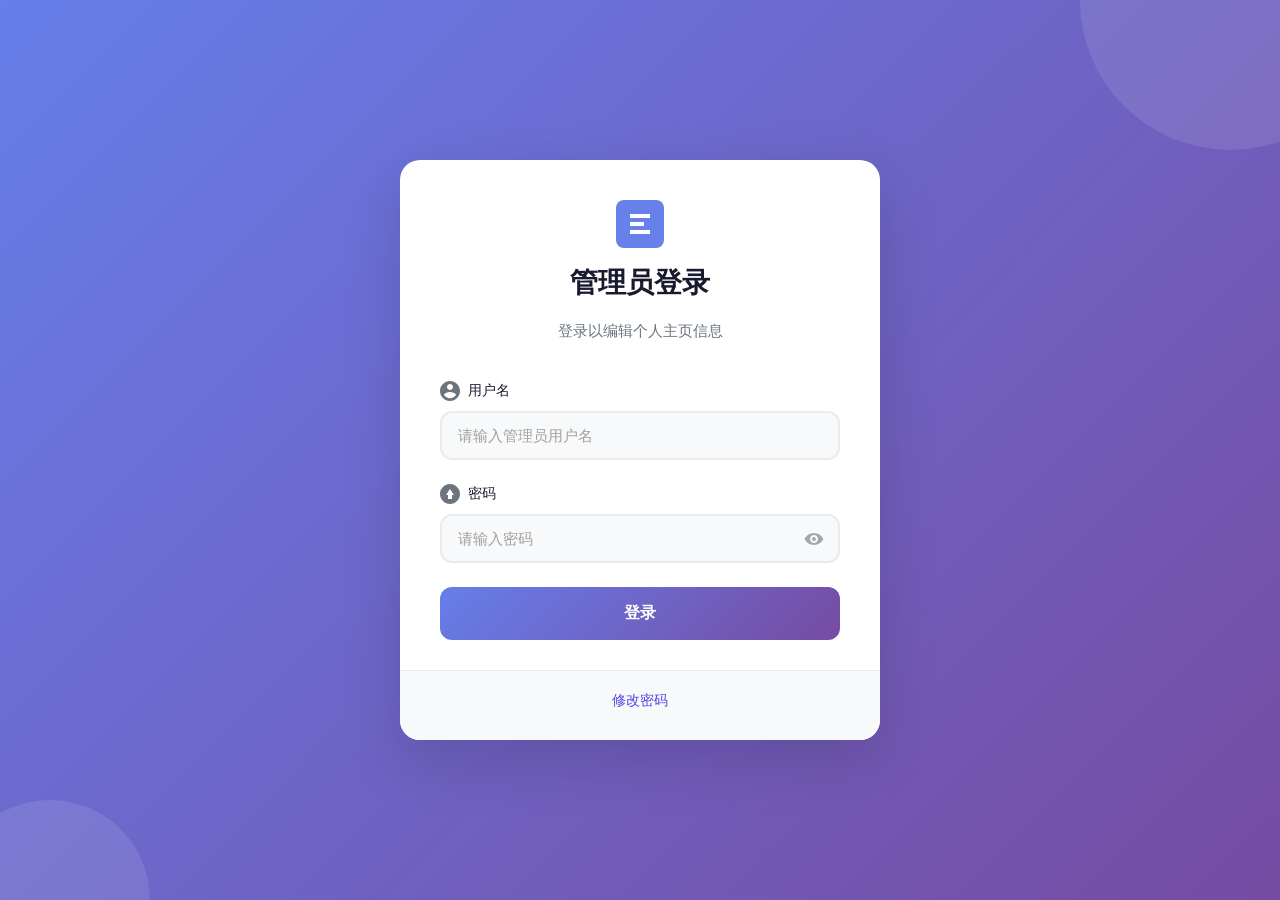
==== static/admin.html @ ce90063e "第一次实验性demo" ====
<!DOCTYPE html>
<html lang="zh-CN">
<head>
    <meta charset="UTF-8">
    <meta name="viewport" content="width=device-width, initial-scale=1.0">
    <title>后台管理 - 个人主页</title>
    <link rel="stylesheet" href="/static/docsy-styles.css">
    <link rel="stylesheet" href="/static/styles.css">
    <style>
        body {
            background: linear-gradient(135deg, #667eea 0%, #764ba2 100%);
            display: flex;
            justify-content: center;
            align-items: center;
            min-height: 100vh;
            padding: 20px;
        }

        .admin-container {
            width: 100%;
            max-width: 480px;
            position: relative;
            z-index: 1;
        }

        .admin-editor-container {
            width: 100%;
            max-width: 700px;
            position: relative;
            z-index: 1;
        }

        .admin-card {
            background: var(--bg-white);
            border-radius: 20px;
            box-shadow: var(--shadow-xl);
            overflow: hidden;
            animation: slideUp 0.5s ease-out;
        }

        .admin-bar {
            display: flex;
            justify-content: space-between;
            align-items: center;
            padding: 1rem 1.5rem;
            background: var(--docsy-bg-secondary);
            border-bottom: 1px solid var(--docsy-border);
            flex-wrap: wrap;
            gap: 0.75rem;
        }

        .admin-bar-user {
            font-weight: 600;
            color: var(--docsy-text-primary);
            font-size: 0.95rem;
        }

        .editor-form {
            padding: 1.5rem;
        }

        .form-row {
            display: grid;
            grid-template-columns: 1fr 1fr;
            gap: 1rem;
            margin-bottom: 1rem;
        }

        .form-row.full {
            grid-template-columns: 1fr;
        }

        .form-field {
            display: flex;
            flex-direction: column;
            gap: 0.35rem;
        }

        .form-field label {
            font-size: 0.85rem;
            font-weight: 500;
            color: var(--docsy-text-primary);
        }

        .form-field input,
        .form-field textarea {
            padding: 0.65rem 0.85rem;
            border: 1px solid var(--docsy-border);
            border-radius: var(--docsy-radius-md);
            font-size: 0.9rem;
            font-family: inherit;
            outline: none;
            transition: border-color 0.2s, box-shadow 0.2s;
            color: var(--docsy-text-primary);
            background: var(--docsy-bg-secondary);
        }

        .form-field input:focus,
        .form-field textarea:focus {
            border-color: var(--docsy-primary);
            box-shadow: 0 0 0 3px rgba(79, 70, 229, 0.1);
            background: var(--docsy-bg-primary);
        }

        .form-field textarea {
            resize: vertical;
            min-height: 100px;
        }

        .btn-row {
            display: flex;
            gap: 0.75rem;
            margin-top: 1.5rem;
            flex-wrap: wrap;
        }

        .password-panel {
            margin-top: 1rem;
            padding: 1rem;
            background: var(--docsy-bg-secondary);
            border-radius: var(--docsy-radius-md);
            border: 1px solid var(--docsy-border);
        }

        .password-panel h4 {
            font-size: 0.95rem;
            font-weight: 600;
            margin-bottom: 0.75rem;
            color: var(--docsy-text-primary);
        }

        .toggle-password-panel {
            color: var(--docsy-primary);
            cursor: pointer;
            font-size: 0.875rem;
            font-weight: 500;
        }

        .toggle-password-panel:hover {
            text-decoration: underline;
        }

        @media (max-width: 520px) {
            .form-row {
                grid-template-columns: 1fr;
            }
        }

        .hidden { display: none !important; }
    </style>
</head>
<body>
    <div class="background-shapes">
        <div class="shape shape-1"></div>
        <div class="shape shape-2"></div>
        <div class="shape shape-3"></div>
    </div>

    <!-- 登录视图 -->
    <div class="admin-container" id="loginView">
        <div class="admin-card">
            <div class="card-header">
                <div class="logo">
                    <div class="logo-icon">
                        <svg width="48" height="48" viewBox="0 0 24 24" fill="none" xmlns="http://www.w3.org/2000/svg">
                            <rect width="24" height="24" rx="4" fill="var(--primary-color)"/>
                            <path d="M7 7h10v2H7V7zm0 4h7v2H7v-2zm0 4h10v2H7v-2z" fill="white"/>
                        </svg>
                    </div>
                    <h1>管理员登录</h1>
                </div>
                <p class="subtitle">登录以编辑个人主页信息</p>
            </div>

            <form id="loginForm" class="login-form">
                <div class="form-group">
                    <label for="loginUsername">
                        <svg width="20" height="20" viewBox="0 0 20 20" fill="none" xmlns="http://www.w3.org/2000/svg">
                            <path d="M10 0C4.48 0 0 4.48 0 10C0 15.52 4.48 20 10 20C15.52 20 20 15.52 20 10C20 4.48 15.52 0 10 0ZM10 3C11.66 3 13 4.34 13 6C13 7.66 11.66 9 10 9C8.34 9 7 7.66 7 6C7 4.34 8.34 3 10 3ZM10 17.2C7.5 17.2 5.29 15.92 4 13.98C4.03 11.99 8 10.9 10 10.9C11.99 10.9 15.97 11.99 16 13.98C14.71 15.92 12.5 17.2 10 17.2Z" fill="#6c757d"/>
                        </svg>
                        用户名
                    </label>
                    <input type="text" id="loginUsername" name="username" placeholder="请输入管理员用户名" required>
                </div>

                <div class="form-group">
                    <label for="loginPassword">
                        <svg width="20" height="20" viewBox="0 0 20 20" fill="none" xmlns="http://www.w3.org/2000/svg">
                            <path d="M10 0C4.48 0 0 4.48 0 10C0 15.52 4.48 20 10 20C15.52 20 20 15.52 20 10C20 4.48 15.52 0 10 0ZM8 15V11H6L10 5L14 11H12V15H8Z" fill="#6c757d"/>
                        </svg>
                        密码
                    </label>
                    <div class="password-input">
                        <input type="password" id="loginPassword" name="password" placeholder="请输入密码" required>
                        <button type="button" class="toggle-password" onclick="togglePassword('loginPassword', this)">
                            <svg width="20" height="20" viewBox="0 0 20 20" fill="none" xmlns="http://www.w3.org/2000/svg">
                                <path d="M10 4C5.58 4 2.01 6.92 0.59 10.01C2.01 13.09 5.58 16 10 16C14.42 16 17.99 13.09 19.41 10.01C17.99 6.92 14.42 4 10 4ZM10 14C7.79 14 6 12.21 6 10C6 7.79 7.79 6 10 6C12.21 6 14 7.79 14 10C14 12.21 12.21 14 10 14ZM10 8C8.9 8 8 8.9 8 10C8 11.1 8.9 12 10 12C11.1 12 12 11.1 12 10C12 8.9 11.1 8 10 8Z" fill="#6c757d"/>
                            </svg>
                        </button>
                    </div>
                </div>

                <button type="submit" class="submit-btn">
                    <span>登录</span>
                </button>

                <div id="loginMessage" class="message"></div>
            </form>

            <div class="card-footer">
                <span class="toggle-password-panel" id="showPasswordPanel">修改密码</span>
                <div class="password-panel hidden" id="passwordPanel">
                    <h4>修改管理员密码</h4>
                    <div class="form-group">
                        <input type="text" id="pwdUsername" placeholder="用户名" style="margin-bottom:8px;">
                        <input type="password" id="pwdOldPassword" placeholder="旧密码" style="margin-bottom:8px;">
                        <input type="password" id="pwdNewPassword" placeholder="新密码（至少8位）">
                    </div>
                    <button class="docsy-btn docsy-btn-secondary" id="updatePasswordBtn" style="width:100%;">确认修改</button>
                    <div id="passwordMessage" class="message"></div>
                </div>
            </div>
        </div>
    </div>

    <!-- 编辑器视图 -->
    <div class="admin-editor-container hidden" id="editorView">
        <div class="admin-card">
            <div class="admin-bar">
                <span class="admin-bar-user" id="adminUsername">管理员</span>
                <button class="docsy-btn docsy-btn-danger" id="logoutBtn">退出登录</button>
            </div>

            <div class="editor-form">
                <div id="editorMessage" class="message"></div>

                <form id="profileForm">
                    <div class="form-row">
                        <div class="form-field">
                            <label for="eName">姓名</label>
                            <input type="text" id="eName">
                        </div>
                        <div class="form-field">
                            <label for="eTitle">头衔/职位</label>
                            <input type="text" id="eTitle">
                        </div>
                    </div>

                    <div class="form-row">
                        <div class="form-field">
                            <label for="eGreeting">Hero 问候语</label>
                            <input type="text" id="eGreeting" placeholder="如：你好，我是">
                        </div>
                        <div class="form-field">
                            <label for="eTagline">Hero 副标题</label>
                            <input type="text" id="eTagline" placeholder="如：欢迎来到我的个人主页">
                        </div>
                    </div>

                    <div class="form-row full">
                        <div class="form-field">
                            <label for="eBio">个人简介</label>
                            <textarea id="eBio" rows="4"></textarea>
                        </div>
                    </div>

                    <div class="form-row">
                        <div class="form-field">
                            <label for="eAvatar">头像 URL</label>
                            <input type="text" id="eAvatar" placeholder="https://...">
                        </div>
                        <div class="form-field">
                            <label for="eEmail">邮箱</label>
                            <input type="email" id="eEmail">
                        </div>
                    </div>

                    <div class="form-row">
                        <div class="form-field">
                            <label for="ePhone">电话</label>
                            <input type="text" id="ePhone">
                        </div>
                        <div class="form-field">
                            <label for="eLocation">所在地</label>
                            <input type="text" id="eLocation">
                        </div>
                    </div>

                    <div class="form-row">
                        <div class="form-field">
                            <label for="eGithub">GitHub URL</label>
                            <input type="text" id="eGithub">
                        </div>
                        <div class="form-field">
                            <label for="eLinkedin">LinkedIn URL</label>
                            <input type="text" id="eLinkedin">
                        </div>
                    </div>

                    <div class="form-row">
                        <div class="form-field">
                            <label for="eWebsite">个人网站 URL</label>
                            <input type="text" id="eWebsite">
                        </div>
                    </div>

                    <div class="btn-row">
                        <button type="submit" class="docsy-btn docsy-btn-primary">保存修改</button>
                        <button type="button" class="docsy-btn docsy-btn-secondary" id="cancelEditBtn">取消</button>
                    </div>
                </form>

                <div class="password-panel" style="margin-top:1.5rem;">
                    <h4>修改密码</h4>
                    <div class="form-row">
                        <div class="form-field">
                            <input type="text" id="ePwdUsername" placeholder="用户名">
                        </div>
                        <div class="form-field">
                            <input type="password" id="ePwdOld" placeholder="旧密码">
                        </div>
                    </div>
                    <div class="form-row">
                        <div class="form-field">
                            <input type="password" id="ePwdNew" placeholder="新密码（至少8位）">
                        </div>
                    </div>
                    <button type="button" class="docsy-btn docsy-btn-secondary" id="editorUpdatePasswordBtn">修改密码</button>
                    <div id="editorPasswordMessage" class="message"></div>
                </div>
            </div>
        </div>
    </div>

    <script src="/static/admin.js"></script>
</body>
</html>
---- static/docsy-styles.css ----
/* Docsy风格的设计系统 */
:root {
    --docsy-primary: #4f46e5;
    --docsy-primary-dark: #4338ca;
    --docsy-secondary: #0ea5e9;
    --docsy-accent: #f59e0b;
    --docsy-success: #10b981;
    --docsy-warning: #f59e0b;
    --docsy-danger: #ef4444;
    --docsy-info: #0ea5e9;

    --docsy-text-primary: #1f2937;
    --docsy-text-secondary: #6b7280;
    --docsy-text-muted: #9ca3af;
    --docsy-text-light: #d1d5db;

    --docsy-bg-primary: #ffffff;
    --docsy-bg-secondary: #f9fafb;
    --docsy-bg-tertiary: #f3f4f6;
    --docsy-bg-dark: #111827;

    --docsy-border: #e5e7eb;
    --docsy-border-light: #f3f4f6;
    --docsy-border-dark: #d1d5db;

    --docsy-shadow-sm: 0 1px 2px 0 rgba(0, 0, 0, 0.05);
    --docsy-shadow: 0 1px 3px 0 rgba(0, 0, 0, 0.1), 0 1px 2px 0 rgba(0, 0, 0, 0.06);
    --docsy-shadow-md: 0 4px 6px -1px rgba(0, 0, 0, 0.1), 0 2px 4px -1px rgba(0, 0, 0, 0.06);
    --docsy-shadow-lg: 0 10px 15px -3px rgba(0, 0, 0, 0.1), 0 4px 6px -2px rgba(0, 0, 0, 0.05);
    --docsy-shadow-xl: 0 20px 25px -5px rgba(0, 0, 0, 0.1), 0 10px 10px -5px rgba(0, 0, 0, 0.04);

    --docsy-radius-sm: 0.25rem;
    --docsy-radius: 0.375rem;
    --docsy-radius-md: 0.5rem;
    --docsy-radius-lg: 0.75rem;
    --docsy-radius-xl: 1rem;

    --docsy-font-sans: 'Inter', system-ui, -apple-system, sans-serif;
    --docsy-font-mono: 'Fira Code', 'Roboto Mono', monospace;
}

/* Docsy风格的导航栏 */
.docsy-navbar {
    background: var(--docsy-bg-primary);
    border-bottom: 1px solid var(--docsy-border);
    padding: 1rem 2rem;
    display: flex;
    justify-content: space-between;
    align-items: center;
    box-shadow: var(--docsy-shadow-sm);
}

.docsy-nav-brand {
    display: flex;
    align-items: center;
    gap: 1rem;
}

.docsy-nav-brand h1 {
    font-size: 1.5rem;
    font-weight: 700;
    color: var(--docsy-text-primary);
    margin: 0;
}

.docsy-nav-links {
    display: flex;
    gap: 2rem;
    align-items: center;
}

.docsy-nav-link {
    color: var(--docsy-text-secondary);
    text-decoration: none;
    font-weight: 500;
    transition: color 0.2s;
}

.docsy-nav-link:hover {
    color: var(--docsy-primary);
}

.docsy-nav-link.active {
    color: var(--docsy-primary);
}

/* Docsy风格的按钮 */
.docsy-btn {
    display: inline-flex;
    align-items: center;
    gap: 0.5rem;
    padding: 0.75rem 1.5rem;
    border-radius: var(--docsy-radius-md);
    font-weight: 500;
    font-size: 0.875rem;
    text-decoration: none;
    transition: all 0.2s;
    border: none;
    cursor: pointer;
}

.docsy-btn-primary {
    background: var(--docsy-primary);
    color: white;
}

.docsy-btn-primary:hover {
    background: var(--docsy-primary-dark);
    transform: translateY(-1px);
    box-shadow: var(--docsy-shadow-md);
}

.docsy-btn-secondary {
    background: white;
    color: var(--docsy-text-primary);
    border: 1px solid var(--docsy-border);
}

.docsy-btn-secondary:hover {
    background: var(--docsy-bg-secondary);
    border-color: var(--docsy-border-dark);
}

.docsy-btn-danger {
    background: var(--docsy-danger);
    color: white;
}

.docsy-btn-danger:hover {
    background: #dc2626;
    transform: translateY(-1px);
    box-shadow: var(--docsy-shadow-md);
}

/* Docsy风格的卡片 */
.docsy-card {
    background: var(--docsy-bg-primary);
    border: 1px solid var(--docsy-border);
    border-radius: var(--docsy-radius-lg);
    padding: 1.5rem;
    transition: all 0.2s;
}

.docsy-card:hover {
    box-shadow: var(--docsy-shadow-lg);
    transform: translateY(-2px);
    border-color: var(--docsy-border-dark);
}

.docsy-card-header {
    display: flex;
    align-items: center;
    gap: 1rem;
    margin-bottom: 1rem;
}

.docsy-card-icon {
    width: 48px;
    height: 48px;
    border-radius: var(--docsy-radius-md);
    display: flex;
    align-items: center;
    justify-content: center;
    background: var(--docsy-bg-secondary);
    color: var(--docsy-primary);
}

.docsy-card-title {
    font-size: 1.25rem;
    font-weight: 600;
    color: var(--docsy-text-primary);
    margin: 0;
}

.docsy-card-content {
    color: var(--docsy-text-secondary);
    line-height: 1.6;
}

/* Docsy风格的徽章 */
.docsy-badge {
    display: inline-flex;
    align-items: center;
    padding: 0.25rem 0.75rem;
    border-radius: 9999px;
    font-size: 0.75rem;
    font-weight: 500;
}

.docsy-badge-primary {
    background: rgba(79, 70, 229, 0.1);
    color: var(--docsy-primary);
}

.docsy-badge-success {
    background: rgba(16, 185, 129, 0.1);
    color: var(--docsy-success);
}

.docsy-badge-warning {
    background: rgba(245, 158, 11, 0.1);
    color: var(--docsy-warning);
}

.docsy-badge-danger {
    background: rgba(239, 68, 68, 0.1);
    color: var(--docsy-danger);
}

/* Docsy风格的表格 */
.docsy-table {
    width: 100%;
    border-collapse: collapse;
    background: var(--docsy-bg-primary);
    border-radius: var(--docsy-radius-lg);
    overflow: hidden;
    box-shadow: var(--docsy-shadow);
}

.docsy-table th,
.docsy-table td {
    padding: 1rem;
    text-align: left;
    border-bottom: 1px solid var(--docsy-border);
}

.docsy-table th {
    background: var(--docsy-bg-secondary);
    font-weight: 600;
    color: var(--docsy-text-primary);
}

.docsy-table tbody tr:hover {
    background: var(--docsy-bg-secondary);
}

.docsy-table tbody tr:last-child td {
    border-bottom: none;
}

/* Docsy风格的提示框 */
.docsy-alert {
    padding: 1rem 1.5rem;
    border-radius: var(--docsy-radius-md);
    margin-bottom: 1rem;
    border-left: 4px solid;
}

.docsy-alert-info {
    background: rgba(14, 165, 233, 0.1);
    border-color: var(--docsy-info);
    color: var(--docsy-info);
}

.docsy-alert-success {
    background: rgba(16, 185, 129, 0.1);
    border-color: var(--docsy-success);
    color: var(--docsy-success);
}

.docsy-alert-warning {
    background: rgba(245, 158, 11, 0.1);
    border-color: var(--docsy-warning);
    color: var(--docsy-warning);
}

.docsy-alert-danger {
    background: rgba(239, 68, 68, 0.1);
    border-color: var(--docsy-danger);
    color: var(--docsy-danger);
}

/* Docsy风格的输入框 */
.docsy-input {
    width: 100%;
    padding: 0.75rem 1rem;
    border: 1px solid var(--docsy-border);
    border-radius: var(--docsy-radius-md);
    font-size: 0.875rem;
    transition: all 0.2s;
    background: var(--docsy-bg-primary);
    color: var(--docsy-text-primary);
}

.docsy-input:focus {
    outline: none;
    border-color: var(--docsy-primary);
    box-shadow: 0 0 0 3px rgba(79, 70, 229, 0.1);
}

.docsy-input::placeholder {
    color: var(--docsy-text-muted);
}

/* Docsy风格的进度条 */
.docsy-progress {
    width: 100%;
    height: 0.5rem;
    background: var(--docsy-bg-tertiary);
    border-radius: 9999px;
    overflow: hidden;
}

.docsy-progress-bar {
    height: 100%;
    background: var(--docsy-primary);
    border-radius: 9999px;
    transition: width 0.3s ease;
}

/* 响应式设计 */
@media (max-width: 768px) {
    .docsy-navbar {
        flex-direction: column;
        gap: 1rem;
        padding: 1rem;
    }

    .docsy-nav-links {
        flex-wrap: wrap;
        justify-content: center;
        gap: 1rem;
    }

    .docsy-card-header {
        flex-direction: column;
        text-align: center;
    }
}
---- static/styles.css ----
* {
    margin: 0;
    padding: 0;
    box-sizing: border-box;
}

:root {
    --primary-gradient: linear-gradient(135deg, #667eea 0%, #764ba2 100%);
    --primary-color: #6880e9;
    --primary-dark: #764ba2;
    --text-primary: #1a1a2e;
    --text-secondary: #6c757d;
    --text-light: #a0a0a0;
    --bg-white: #ffffff;
    --bg-light: #f8f9fa;
    --border-color: #e9ecef;
    --success-color: #10b981;
    --error-color: #ef4444;
    --shadow-sm: 0 2px 4px rgba(0, 0, 0, 0.05);
    --shadow-md: 0 4px 6px rgba(0, 0, 0, 0.07);
    --shadow-lg: 0 10px 40px rgba(0, 0, 0, 0.1);
    --shadow-xl: 0 20px 60px rgba(0, 0, 0, 0.15);
}

body {
    font-family: 'Inter', -apple-system, BlinkMacSystemFont, 'Segoe UI', 'Roboto', sans-serif;
    min-height: 100vh;
    position: relative;
    overflow-x: hidden;
    color: var(--text-primary);
    background: var(--bg-white);
}

/* 背景装饰形状 */
.background-shapes {
    position: fixed;
    top: 0;
    left: 0;
    width: 100%;
    height: 100%;
    overflow: hidden;
    z-index: 0;
}

.shape {
    position: absolute;
    border-radius: 50%;
    opacity: 0.1;
    animation: float 20s infinite ease-in-out;
}

.shape-1 {
    width: 300px;
    height: 300px;
    background: white;
    top: -150px;
    right: -100px;
    animation-delay: 0s;
}

.shape-2 {
    width: 200px;
    height: 200px;
    background: white;
    bottom: -100px;
    left: -50px;
    animation-delay: 5s;
}

.shape-3 {
    width: 150px;
    height: 150px;
    background: white;
    top: 50%;
    left: 50%;
    animation-delay: 10s;
}

@keyframes float {
    0%, 100% {
        transform: translateY(0) rotate(0deg);
    }
    50% {
        transform: translateY(-20px) rotate(180deg);
    }
}

.container {
    width: 100%;
    max-width: 480px;
    position: relative;
    z-index: 1;
}

/* 登录卡片 */
.login-card,
.register-card {
    background: var(--bg-white);
    border-radius: 20px;
    box-shadow: var(--shadow-xl);
    overflow: hidden;
    animation: slideUp 0.6s ease-out;
}

@keyframes slideUp {
    from {
        opacity: 0;
        transform: translateY(30px);
    }
    to {
        opacity: 1;
        transform: translateY(0);
    }
}

.card-header {
    padding: 40px 40px 20px;
    text-align: center;
}

.logo {
    margin-bottom: 20px;
}

.logo-icon {
    display: inline-flex;
    justify-content: center;
    align-items: center;
    margin-bottom: 16px;
    animation: pulse 2s infinite;
}

@keyframes pulse {
    0%, 100% {
        transform: scale(1);
    }
    50% {
        transform: scale(1.05);
    }
}

.logo h1 {
    font-size: 28px;
    font-weight: 700;
    color: var(--text-primary);
    margin: 0;
}

.subtitle {
    color: var(--text-secondary);
    font-size: 15px;
    font-weight: 400;
    margin: 8px 0 0;
}

/* 表单样式 */
.login-form,
.register-form {
    padding: 20px 40px 30px;
}

.form-group {
    margin-bottom: 24px;
}

.form-group label {
    display: flex;
    align-items: center;
    gap: 8px;
    margin-bottom: 10px;
    color: var(--text-primary);
    font-weight: 500;
    font-size: 14px;
}

.form-group label svg {
    width: 20px;
    height: 20px;
}

.form-group input {
    width: 100%;
    padding: 14px 16px;
    border: 2px solid var(--border-color);
    border-radius: 12px;
    font-size: 15px;
    transition: all 0.3s ease;
    outline: none;
    background: var(--bg-light);
    color: var(--text-primary);
}

.form-group input:focus {
    border-color: var(--primary-color);
    background: var(--bg-white);
    box-shadow: 0 0 0 4px rgba(102, 126, 234, 0.1);
}

.form-group input::placeholder {
    color: var(--text-light);
}

.password-input {
    position: relative;
}

.password-input input {
    padding-right: 50px;
}

.toggle-password {
    position: absolute;
    right: 12px;
    top: 50%;
    transform: translateY(-50%);
    background: none;
    border: none;
    cursor: pointer;
    padding: 4px;
    display: flex;
    align-items: center;
    justify-content: center;
    border-radius: 8px;
    transition: background 0.2s ease;
}

.toggle-password:hover {
    background: rgba(102, 126, 234, 0.1);
}

.toggle-password svg {
    width: 20px;
    height: 20px;
    opacity: 0.6;
    transition: opacity 0.2s ease;
}

.toggle-password:hover svg {
    opacity: 1;
}

.password-hint {
    display: block;
    margin-top: 8px;
    color: var(--text-secondary);
    font-size: 13px;
    font-weight: 400;
}

/* 表单选项 */
.form-options {
    display: flex;
    justify-content: space-between;
    align-items: center;
    margin-bottom: 24px;
    flex-wrap: wrap;
    gap: 12px;
}

.checkbox-label {
    display: flex;
    align-items: flex-start;
    gap: 8px;
    cursor: pointer;
    font-size: 14px;
    color: var(--text-secondary);
    user-select: none;
}

.checkbox-label input[type="checkbox"] {
    width: 18px;
    height: 18px;
    margin-top: 2px;
    accent-color: var(--primary-color);
    cursor: pointer;
}

.checkbox-label span {
    line-height: 1.5;
}

.terms-link {
    color: var(--primary-color);
    text-decoration: none;
    font-weight: 500;
    transition: color 0.2s ease;
}

.terms-link:hover {
    color: var(--primary-dark);
    text-decoration: underline;
}

.forgot-password {
    color: var(--primary-color);
    text-decoration: none;
    font-size: 14px;
    font-weight: 500;
    transition: color 0.2s ease;
}

.forgot-password:hover {
    color: var(--primary-dark);
    text-decoration: underline;
}

/* 提交按钮 */
.submit-btn {
    width: 100%;
    padding: 16px;
    background: var(--primary-gradient);
    color: white;
    border: none;
    border-radius: 12px;
    font-size: 16px;
    font-weight: 600;
    cursor: pointer;
    transition: all 0.3s ease;
    display: flex;
    align-items: center;
    justify-content: center;
    gap: 8px;
    position: relative;
    overflow: hidden;
}

.submit-btn::before {
    content: '';
    position: absolute;
    top: 50%;
    left: 50%;
    width: 0;
    height: 0;
    border-radius: 50%;
    background: rgba(255, 255, 255, 0.2);
    transform: translate(-50%, -50%);
    transition: width 0.6s ease, height 0.6s ease;
}

.submit-btn:hover::before {
    width: 300px;
    height: 300px;
}

.submit-btn:hover {
    transform: translateY(-2px);
    box-shadow: 0 8px 20px rgba(102, 126, 234, 0.4);
}

.submit-btn:active {
    transform: translateY(0);
}

.submit-btn:disabled {
    opacity: 0.6;
    cursor: not-allowed;
    transform: none;
}

/* 消息提示 */
.message {
    text-align: center;
    margin-top: 20px;
    padding: 14px;
    border-radius: 10px;
    font-size: 14px;
    display: none;
    animation: fadeIn 0.3s ease;
}

@keyframes fadeIn {
    from {
        opacity: 0;
        transform: translateY(-10px);
    }
    to {
        opacity: 1;
        transform: translateY(0);
    }
}

.message.success {
    background: #d1fae5;
    color: #065f46;
    display: block;
    border: 1px solid #10b981;
}

.message.error {
    background: #fee2e2;
    color: #991b1b;
    display: block;
    border: 1px solid #ef4444;
}

/* 卡片底部 */
.card-footer {
    padding: 20px 40px 30px;
    text-align: center;
    border-top: 1px solid var(--border-color);
    background: var(--bg-light);
}

.card-footer p {
    color: var(--text-secondary);
    font-size: 14px;
    margin-bottom: 4px;
}

.register-link,
.login-link {
    color: var(--primary-color);
    text-decoration: none;
    font-weight: 600;
    font-size: 15px;
    transition: all 0.2s ease;
    display: inline-block;
}

.register-link:hover,
.login-link:hover {
    color: var(--primary-dark);
    transform: translateY(-1px);
}

/* 响应式设计 */
@media (max-width: 520px) {
    .login-card,
    .register-card {
        border-radius: 16px;
    }

    .card-header {
        padding: 30px 24px 16px;
    }

    .login-form,
    .register-form {
        padding: 16px 24px 24px;
    }

    .card-footer {
        padding: 16px 24px 24px;
    }

    .logo h1 {
        font-size: 24px;
    }

    .subtitle {
        font-size: 14px;
    }

    .form-group input {
        padding: 12px 14px;
        font-size: 14px;
    }

    .submit-btn {
        padding: 14px;
        font-size: 15px;
    }

    .form-options {
        flex-direction: column;
        align-items: flex-start;
    }

    .checkbox-label {
        font-size: 13px;
    }
}

@media (max-width: 380px) {
    body {
        padding: 12px;
    }

    .card-header {
        padding: 24px 20px 12px;
    }

    .login-form,
    .register-form {
        padding: 12px 20px 20px;
    }

    .card-footer {
        padding: 12px 20px 20px;
    }
}

/* 加载状态 */
.loading {
    position: relative;
    pointer-events: none;
}

.loading::after {
    content: '';
    position: absolute;
    top: 50%;
    left: 50%;
    width: 20px;
    height: 20px;
    margin: -10px 0 0 -10px;
    border: 2px solid transparent;
    border-top-color: white;
    border-radius: 50%;
    animation: spin 0.8s linear infinite;
}

@keyframes spin {
    to {
        transform: rotate(360deg);
    }
}

/* 深色模式支持 */
@media (prefers-color-scheme: dark) {
    :root {
        --text-primary: #ffffff;
        --text-secondary: #a0a0a0;
        --text-light: #6c757d;
        --bg-white: #1a1a2e;
        --bg-light: #16213e;
        --border-color: #2d3748;
    }

    .form-group input {
        color: var(--text-primary);
    }

    .form-group input::placeholder {
        color: var(--text-light);
    }
}
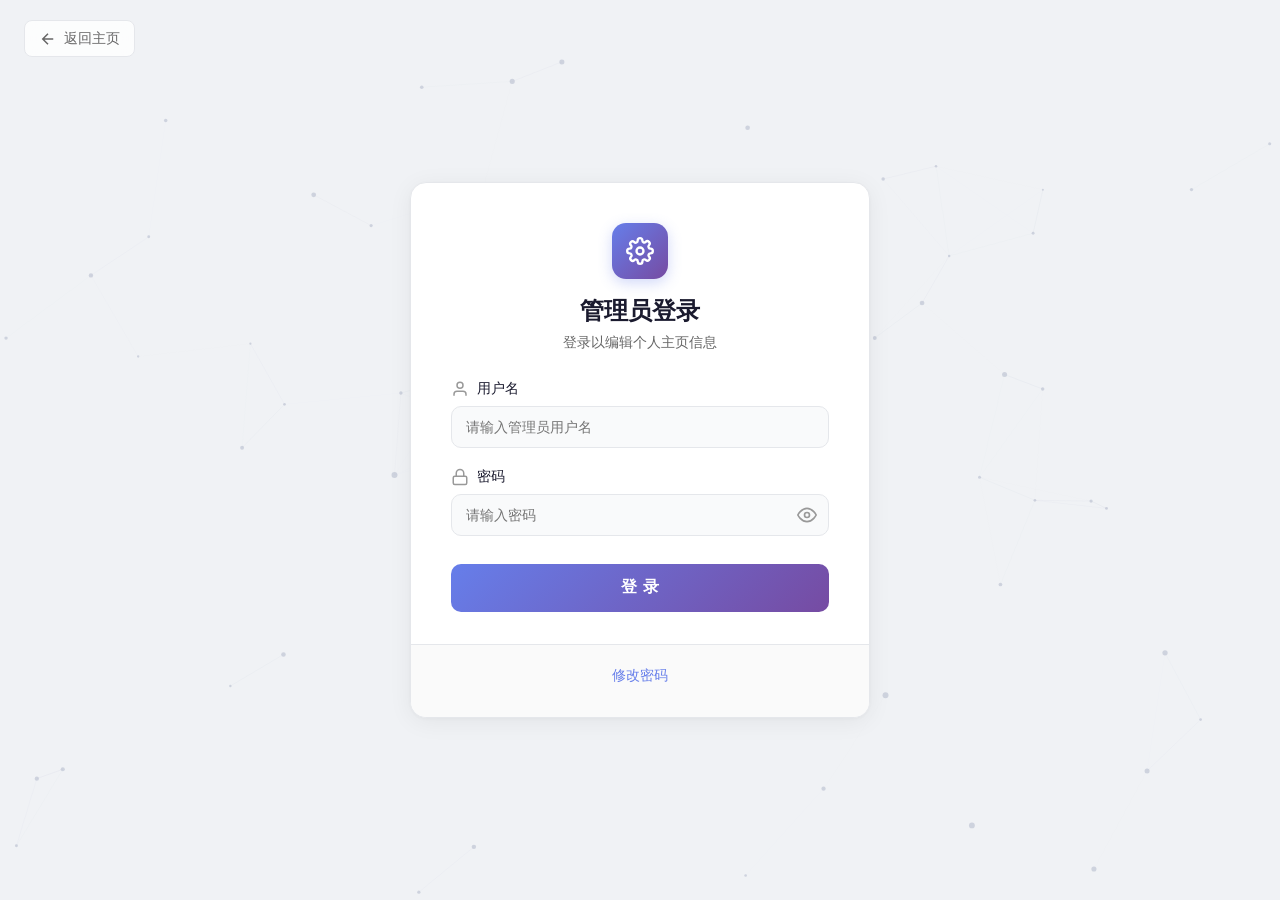
==== commit 06a1ba9d: "第二次更新，新增了侧边导航栏与相册系统，优化了网页视觉效果 Co-Authored-By: Claude Opus 4.7 <noreply@anthropic.com>" ====
--- a/static/admin.html
+++ b/static/admin.html
@@ -4,59 +4,320 @@
     <meta charset="UTF-8">
     <meta name="viewport" content="width=device-width, initial-scale=1.0">
     <title>后台管理 - 个人主页</title>
-    <link rel="stylesheet" href="/static/docsy-styles.css">
-    <link rel="stylesheet" href="/static/styles.css">
+    <link rel="stylesheet" href="/static/css/docsy-styles.css">
+    <link rel="preconnect" href="https://fonts.googleapis.com">
+    <link rel="preconnect" href="https://fonts.gstatic.com" crossorigin>
+    <link href="https://fonts.googleapis.com/css2?family=Inter:wght@300;400;500;600;700;800&display=swap" rel="stylesheet">
     <style>
+        :root {
+            --primary: #667eea;
+            --primary-dark: #5a6fd6;
+            --text: #1a1a2e;
+            --text-secondary: #666;
+            --bg: #f0f2f5;
+            --card-bg: #fff;
+            --border: #e5e7eb;
+        }
+
+        * { margin: 0; padding: 0; box-sizing: border-box; }
+
         body {
-            background: linear-gradient(135deg, #667eea 0%, #764ba2 100%);
+            font-family: 'Inter', system-ui, -apple-system, sans-serif;
+            background: var(--bg);
+            min-height: 100vh;
             display: flex;
             justify-content: center;
             align-items: center;
-            min-height: 100vh;
             padding: 20px;
+            color: var(--text);
+        }
+
+        #particleCanvas {
+            position: fixed;
+            inset: 0;
+            z-index: 0;
+            pointer-events: none;
+        }
+
+        .back-home {
+            position: fixed;
+            top: 20px;
+            left: 24px;
+            z-index: 10;
+            display: flex;
+            align-items: center;
+            gap: 0.4rem;
+            color: #666;
+            text-decoration: none;
+            font-size: 0.9rem;
+            font-weight: 500;
+            padding: 0.5rem 0.9rem;
+            border-radius: 8px;
+            background: rgba(255,255,255,0.8);
+            backdrop-filter: blur(10px);
+            border: 1px solid #e5e7eb;
+            transition: all 0.2s;
+        }
+
+        .back-home:hover {
+            color: var(--primary);
+            border-color: var(--primary);
+        }
+
+        .admin-wrapper {
+            position: relative;
+            z-index: 1;
+            width: 100%;
         }
 
         .admin-container {
             width: 100%;
-            max-width: 480px;
-            position: relative;
-            z-index: 1;
+            max-width: 460px;
+            margin: 0 auto;
         }
 
         .admin-editor-container {
             width: 100%;
-            max-width: 700px;
-            position: relative;
-            z-index: 1;
-        }
-
+            max-width: 720px;
+            margin: 0 auto;
+        }
+
+        /* 卡片 */
         .admin-card {
-            background: var(--bg-white);
-            border-radius: 20px;
-            box-shadow: var(--shadow-xl);
+            background: var(--card-bg);
+            border-radius: 16px;
+            box-shadow: 0 4px 24px rgba(0,0,0,0.06), 0 1px 4px rgba(0,0,0,0.04);
             overflow: hidden;
             animation: slideUp 0.5s ease-out;
-        }
-
+            border: 1px solid var(--border);
+        }
+
+        @keyframes slideUp {
+            from { opacity: 0; transform: translateY(24px); }
+            to { opacity: 1; transform: translateY(0); }
+        }
+
+        .card-header {
+            padding: 2.5rem 2.5rem 1.25rem;
+            text-align: center;
+        }
+
+        .card-header .logo-icon {
+            display: inline-flex;
+            align-items: center;
+            justify-content: center;
+            width: 56px;
+            height: 56px;
+            border-radius: 14px;
+            background: linear-gradient(135deg, #667eea, #764ba2);
+            margin-bottom: 1rem;
+            box-shadow: 0 4px 14px rgba(102,126,234,0.3);
+        }
+
+        .card-header h1 {
+            font-size: 1.5rem;
+            font-weight: 700;
+            color: var(--text);
+            margin-bottom: 0.35rem;
+        }
+
+        .card-header .subtitle {
+            color: var(--text-secondary);
+            font-size: 0.9rem;
+        }
+
+        /* 表单 */
+        .login-form {
+            padding: 0.5rem 2.5rem 2rem;
+        }
+
+        .form-group {
+            margin-bottom: 1.25rem;
+        }
+
+        .form-group label {
+            display: flex;
+            align-items: center;
+            gap: 0.5rem;
+            margin-bottom: 0.5rem;
+            color: var(--text);
+            font-weight: 500;
+            font-size: 0.85rem;
+        }
+
+        .form-group label svg {
+            width: 18px;
+            height: 18px;
+            color: #999;
+        }
+
+        .form-group input {
+            width: 100%;
+            padding: 0.75rem 0.9rem;
+            border: 1.5px solid var(--border);
+            border-radius: 10px;
+            font-size: 0.9rem;
+            font-family: inherit;
+            outline: none;
+            transition: all 0.2s;
+            background: #f9fafb;
+            color: var(--text);
+        }
+
+        .form-group input:focus {
+            border-color: var(--primary);
+            background: #fff;
+            box-shadow: 0 0 0 3px rgba(102,126,234,0.08);
+        }
+
+        .password-input {
+            position: relative;
+        }
+
+        .password-input input {
+            padding-right: 44px;
+        }
+
+        .toggle-password {
+            position: absolute;
+            right: 8px;
+            top: 50%;
+            transform: translateY(-50%);
+            background: none;
+            border: none;
+            cursor: pointer;
+            padding: 4px;
+            display: flex;
+            align-items: center;
+            border-radius: 6px;
+            color: #999;
+        }
+
+        .toggle-password:hover {
+            background: #f3f4f6;
+            color: #555;
+        }
+
+        .submit-btn {
+            width: 100%;
+            padding: 0.85rem;
+            background: linear-gradient(135deg, #667eea, #764ba2);
+            color: #fff;
+            border: none;
+            border-radius: 10px;
+            font-size: 1rem;
+            font-weight: 600;
+            cursor: pointer;
+            transition: all 0.3s ease;
+            font-family: inherit;
+            margin-top: 0.5rem;
+        }
+
+        .submit-btn:hover {
+            transform: translateY(-1px);
+            box-shadow: 0 6px 20px rgba(102,126,234,0.35);
+        }
+
+        .submit-btn:active { transform: translateY(0); }
+
+        .message {
+            text-align: center;
+            margin-top: 1rem;
+            padding: 0.75rem 1rem;
+            border-radius: 8px;
+            font-size: 0.85rem;
+            display: none;
+            animation: fadeIn 0.3s ease;
+        }
+
+        @keyframes fadeIn {
+            from { opacity: 0; transform: translateY(-6px); }
+            to { opacity: 1; transform: translateY(0); }
+        }
+
+        .message.success {
+            display: block;
+            background: #ecfdf5;
+            color: #065f46;
+            border: 1px solid #a7f3d0;
+        }
+
+        .message.error {
+            display: block;
+            background: #fef2f2;
+            color: #991b1b;
+            border: 1px solid #fecaca;
+        }
+
+        .card-footer {
+            padding: 1.25rem 2.5rem 2rem;
+            text-align: center;
+            border-top: 1px solid var(--border);
+            background: #fafafa;
+        }
+
+        .toggle-password-panel {
+            color: var(--primary);
+            cursor: pointer;
+            font-size: 0.85rem;
+            font-weight: 500;
+        }
+
+        .toggle-password-panel:hover { text-decoration: underline; }
+
+        .password-panel {
+            margin-top: 0.75rem;
+            padding: 1rem;
+            background: #f9fafb;
+            border-radius: 10px;
+            border: 1px solid var(--border);
+            text-align: left;
+        }
+
+        .password-panel h4 {
+            font-size: 0.9rem;
+            font-weight: 600;
+            margin-bottom: 0.75rem;
+            color: var(--text);
+        }
+
+        .password-panel input {
+            display: block;
+            width: 100%;
+            margin-bottom: 0.5rem;
+        }
+
+        /* 编辑器视图 */
         .admin-bar {
             display: flex;
             justify-content: space-between;
             align-items: center;
             padding: 1rem 1.5rem;
-            background: var(--docsy-bg-secondary);
-            border-bottom: 1px solid var(--docsy-border);
+            background: #fafafa;
+            border-bottom: 1px solid var(--border);
             flex-wrap: wrap;
             gap: 0.75rem;
         }
 
         .admin-bar-user {
             font-weight: 600;
-            color: var(--docsy-text-primary);
+            color: var(--text);
             font-size: 0.95rem;
+            display: flex;
+            align-items: center;
+            gap: 0.5rem;
+        }
+
+        .admin-bar-user::before {
+            content: '';
+            width: 8px;
+            height: 8px;
+            border-radius: 50%;
+            background: #10b981;
         }
 
         .editor-form {
-            padding: 1.5rem;
+            padding: 1.75rem;
         }
 
         .form-row {
@@ -73,33 +334,33 @@
         .form-field {
             display: flex;
             flex-direction: column;
-            gap: 0.35rem;
+            gap: 0.3rem;
         }
 
         .form-field label {
-            font-size: 0.85rem;
+            font-size: 0.82rem;
             font-weight: 500;
-            color: var(--docsy-text-primary);
+            color: var(--text);
         }
 
         .form-field input,
         .form-field textarea {
-            padding: 0.65rem 0.85rem;
-            border: 1px solid var(--docsy-border);
-            border-radius: var(--docsy-radius-md);
-            font-size: 0.9rem;
+            padding: 0.65rem 0.8rem;
+            border: 1.5px solid var(--border);
+            border-radius: 8px;
+            font-size: 0.88rem;
             font-family: inherit;
             outline: none;
-            transition: border-color 0.2s, box-shadow 0.2s;
-            color: var(--docsy-text-primary);
-            background: var(--docsy-bg-secondary);
+            transition: all 0.2s;
+            background: #f9fafb;
+            color: var(--text);
         }
 
         .form-field input:focus,
         .form-field textarea:focus {
-            border-color: var(--docsy-primary);
-            box-shadow: 0 0 0 3px rgba(79, 70, 229, 0.1);
-            background: var(--docsy-bg-primary);
+            border-color: var(--primary);
+            box-shadow: 0 0 0 3px rgba(102,126,234,0.08);
+            background: #fff;
         }
 
         .form-field textarea {
@@ -114,224 +375,260 @@
             flex-wrap: wrap;
         }
 
-        .password-panel {
-            margin-top: 1rem;
-            padding: 1rem;
-            background: var(--docsy-bg-secondary);
-            border-radius: var(--docsy-radius-md);
-            border: 1px solid var(--docsy-border);
-        }
-
-        .password-panel h4 {
-            font-size: 0.95rem;
-            font-weight: 600;
-            margin-bottom: 0.75rem;
-            color: var(--docsy-text-primary);
-        }
-
-        .toggle-password-panel {
-            color: var(--docsy-primary);
-            cursor: pointer;
-            font-size: 0.875rem;
-            font-weight: 500;
-        }
-
-        .toggle-password-panel:hover {
-            text-decoration: underline;
-        }
+        .hidden { display: none !important; }
 
         @media (max-width: 520px) {
-            .form-row {
-                grid-template-columns: 1fr;
-            }
-        }
-
-        .hidden { display: none !important; }
+            .form-row { grid-template-columns: 1fr; }
+            .card-header { padding: 2rem 1.5rem 1rem; }
+            .login-form { padding: 0.5rem 1.5rem 1.5rem; }
+            .card-footer { padding: 1rem 1.5rem 1.5rem; }
+            .editor-form { padding: 1.25rem; }
+        }
     </style>
 </head>
 <body>
-    <div class="background-shapes">
-        <div class="shape shape-1"></div>
-        <div class="shape shape-2"></div>
-        <div class="shape shape-3"></div>
-    </div>
-
-    <!-- 登录视图 -->
-    <div class="admin-container" id="loginView">
-        <div class="admin-card">
-            <div class="card-header">
-                <div class="logo">
+    <!-- 粒子画布 -->
+    <canvas id="particleCanvas"></canvas>
+
+    <a href="/" class="back-home">
+        <svg width="18" height="18" viewBox="0 0 24 24" fill="none" stroke="currentColor" stroke-width="2"><path d="M19 12H5M12 19l-7-7 7-7"/></svg>
+        返回主页
+    </a>
+
+    <div class="admin-wrapper">
+        <!-- 登录视图 -->
+        <div class="admin-container" id="loginView">
+            <div class="admin-card">
+                <div class="card-header">
                     <div class="logo-icon">
-                        <svg width="48" height="48" viewBox="0 0 24 24" fill="none" xmlns="http://www.w3.org/2000/svg">
-                            <rect width="24" height="24" rx="4" fill="var(--primary-color)"/>
-                            <path d="M7 7h10v2H7V7zm0 4h7v2H7v-2zm0 4h10v2H7v-2z" fill="white"/>
+                        <svg width="28" height="28" viewBox="0 0 24 24" fill="none" stroke="white" stroke-width="2">
+                            <circle cx="12" cy="12" r="3"/><path d="M19.4 15a1.65 1.65 0 00.33 1.82l.06.06a2 2 0 01-2.83 2.83l-.06-.06a1.65 1.65 0 00-1.82-.33 1.65 1.65 0 00-1 1.51V21a2 2 0 01-4 0v-.09A1.65 1.65 0 009 19.4a1.65 1.65 0 00-1.82.33l-.06.06a2 2 0 01-2.83-2.83l.06-.06A1.65 1.65 0 004.68 15a1.65 1.65 0 00-1.51-1H3a2 2 0 010-4h.09A1.65 1.65 0 004.6 9a1.65 1.65 0 00-.33-1.82l-.06-.06a2 2 0 012.83-2.83l.06.06A1.65 1.65 0 009 4.68a1.65 1.65 0 001-1.51V3a2 2 0 014 0v.09a1.65 1.65 0 001 1.51 1.65 1.65 0 001.82-.33l.06-.06a2 2 0 012.83 2.83l-.06.06A1.65 1.65 0 0019.4 9a1.65 1.65 0 001.51 1H21a2 2 0 010 4h-.09a1.65 1.65 0 00-1.51 1z"/>
                         </svg>
                     </div>
                     <h1>管理员登录</h1>
+                    <p class="subtitle">登录以编辑个人主页信息</p>
                 </div>
-                <p class="subtitle">登录以编辑个人主页信息</p>
-            </div>
-
-            <form id="loginForm" class="login-form">
-                <div class="form-group">
-                    <label for="loginUsername">
-                        <svg width="20" height="20" viewBox="0 0 20 20" fill="none" xmlns="http://www.w3.org/2000/svg">
-                            <path d="M10 0C4.48 0 0 4.48 0 10C0 15.52 4.48 20 10 20C15.52 20 20 15.52 20 10C20 4.48 15.52 0 10 0ZM10 3C11.66 3 13 4.34 13 6C13 7.66 11.66 9 10 9C8.34 9 7 7.66 7 6C7 4.34 8.34 3 10 3ZM10 17.2C7.5 17.2 5.29 15.92 4 13.98C4.03 11.99 8 10.9 10 10.9C11.99 10.9 15.97 11.99 16 13.98C14.71 15.92 12.5 17.2 10 17.2Z" fill="#6c757d"/>
-                        </svg>
-                        用户名
-                    </label>
-                    <input type="text" id="loginUsername" name="username" placeholder="请输入管理员用户名" required>
-                </div>
-
-                <div class="form-group">
-                    <label for="loginPassword">
-                        <svg width="20" height="20" viewBox="0 0 20 20" fill="none" xmlns="http://www.w3.org/2000/svg">
-                            <path d="M10 0C4.48 0 0 4.48 0 10C0 15.52 4.48 20 10 20C15.52 20 20 15.52 20 10C20 4.48 15.52 0 10 0ZM8 15V11H6L10 5L14 11H12V15H8Z" fill="#6c757d"/>
-                        </svg>
-                        密码
-                    </label>
-                    <div class="password-input">
-                        <input type="password" id="loginPassword" name="password" placeholder="请输入密码" required>
-                        <button type="button" class="toggle-password" onclick="togglePassword('loginPassword', this)">
-                            <svg width="20" height="20" viewBox="0 0 20 20" fill="none" xmlns="http://www.w3.org/2000/svg">
-                                <path d="M10 4C5.58 4 2.01 6.92 0.59 10.01C2.01 13.09 5.58 16 10 16C14.42 16 17.99 13.09 19.41 10.01C17.99 6.92 14.42 4 10 4ZM10 14C7.79 14 6 12.21 6 10C6 7.79 7.79 6 10 6C12.21 6 14 7.79 14 10C14 12.21 12.21 14 10 14ZM10 8C8.9 8 8 8.9 8 10C8 11.1 8.9 12 10 12C11.1 12 12 11.1 12 10C12 8.9 11.1 8 10 8Z" fill="#6c757d"/>
-                            </svg>
-                        </button>
+
+                <form id="loginForm" class="login-form">
+                    <div class="form-group">
+                        <label for="loginUsername">
+                            <svg viewBox="0 0 24 24" fill="none" stroke="currentColor" stroke-width="2"><path d="M20 21v-2a4 4 0 00-4-4H8a4 4 0 00-4 4v2"/><circle cx="12" cy="7" r="4"/></svg>
+                            用户名
+                        </label>
+                        <input type="text" id="loginUsername" name="username" placeholder="请输入管理员用户名" required>
+                    </div>
+
+                    <div class="form-group">
+                        <label for="loginPassword">
+                            <svg viewBox="0 0 24 24" fill="none" stroke="currentColor" stroke-width="2"><rect x="3" y="11" width="18" height="11" rx="2"/><path d="M7 11V7a5 5 0 0110 0v4"/></svg>
+                            密码
+                        </label>
+                        <div class="password-input">
+                            <input type="password" id="loginPassword" name="password" placeholder="请输入密码" required>
+                            <button type="button" class="toggle-password" onclick="togglePassword('loginPassword', this)">
+                                <svg width="20" height="20" viewBox="0 0 24 24" fill="none" stroke="currentColor" stroke-width="2"><path d="M1 12s4-8 11-8 11 8 11 8-4 8-11 8-11-8-11-8z"/><circle cx="12" cy="12" r="3"/></svg>
+                            </button>
+                        </div>
+                    </div>
+
+                    <button type="submit" class="submit-btn">登 录</button>
+                    <div id="loginMessage" class="message"></div>
+                </form>
+
+                <div class="card-footer">
+                    <span class="toggle-password-panel" id="showPasswordPanel">修改密码</span>
+                    <div class="password-panel hidden" id="passwordPanel">
+                        <h4>修改管理员密码</h4>
+                        <input type="text" id="pwdUsername" placeholder="用户名" class="form-group input" style="margin-bottom:8px;">
+                        <input type="password" id="pwdOldPassword" placeholder="旧密码" style="margin-bottom:8px;">
+                        <input type="password" id="pwdNewPassword" placeholder="新密码（至少8位）">
+                        <button class="docsy-btn docsy-btn-secondary" id="updatePasswordBtn" style="width:100%;margin-top:8px;">确认修改</button>
+                        <div id="passwordMessage" class="message"></div>
                     </div>
                 </div>
-
-                <button type="submit" class="submit-btn">
-                    <span>登录</span>
-                </button>
-
-                <div id="loginMessage" class="message"></div>
-            </form>
-
-            <div class="card-footer">
-                <span class="toggle-password-panel" id="showPasswordPanel">修改密码</span>
-                <div class="password-panel hidden" id="passwordPanel">
-                    <h4>修改管理员密码</h4>
-                    <div class="form-group">
-                        <input type="text" id="pwdUsername" placeholder="用户名" style="margin-bottom:8px;">
-                        <input type="password" id="pwdOldPassword" placeholder="旧密码" style="margin-bottom:8px;">
-                        <input type="password" id="pwdNewPassword" placeholder="新密码（至少8位）">
+            </div>
+        </div>
+
+        <!-- 编辑器视图 -->
+        <div class="admin-editor-container hidden" id="editorView">
+            <div class="admin-card">
+                <div class="admin-bar">
+                    <span class="admin-bar-user" id="adminUsername">管理员</span>
+                    <button class="docsy-btn docsy-btn-danger" id="logoutBtn">退出登录</button>
+                </div>
+
+                <div class="editor-form">
+                    <div id="editorMessage" class="message"></div>
+
+                    <form id="profileForm">
+                        <div class="form-row">
+                            <div class="form-field">
+                                <label for="eName">姓名</label>
+                                <input type="text" id="eName">
+                            </div>
+                            <div class="form-field">
+                                <label for="eTitle">头衔/职位</label>
+                                <input type="text" id="eTitle">
+                            </div>
+                        </div>
+
+                        <div class="form-row">
+                            <div class="form-field">
+                                <label for="eGreeting">Hero 问候语</label>
+                                <input type="text" id="eGreeting" placeholder="如：你好，我是">
+                            </div>
+                            <div class="form-field">
+                                <label for="eTagline">Hero 副标题</label>
+                                <input type="text" id="eTagline" placeholder="如：欢迎来到我的个人主页">
+                            </div>
+                        </div>
+
+                        <div class="form-row full">
+                            <div class="form-field">
+                                <label for="eBio">个人简介</label>
+                                <textarea id="eBio" rows="4"></textarea>
+                            </div>
+                        </div>
+
+                        <div class="form-row">
+                            <div class="form-field">
+                                <label for="eAvatar">头像 URL</label>
+                                <input type="text" id="eAvatar" placeholder="https://...">
+                            </div>
+                            <div class="form-field">
+                                <label for="eEmail">邮箱</label>
+                                <input type="email" id="eEmail">
+                            </div>
+                        </div>
+
+                        <div class="form-row">
+                            <div class="form-field">
+                                <label for="ePhone">电话</label>
+                                <input type="text" id="ePhone">
+                            </div>
+                            <div class="form-field">
+                                <label for="eLocation">所在地</label>
+                                <input type="text" id="eLocation">
+                            </div>
+                        </div>
+
+                        <div class="form-row">
+                            <div class="form-field">
+                                <label for="eGithub">GitHub URL</label>
+                                <input type="text" id="eGithub">
+                            </div>
+                            <div class="form-field">
+                                <label for="eLinkedin">LinkedIn URL</label>
+                                <input type="text" id="eLinkedin">
+                            </div>
+                        </div>
+
+                        <div class="form-row">
+                            <div class="form-field">
+                                <label for="eWebsite">个人网站 URL</label>
+                                <input type="text" id="eWebsite">
+                            </div>
+                        </div>
+
+                        <div class="btn-row">
+                            <button type="submit" class="docsy-btn docsy-btn-primary" style="padding:0.65rem 1.5rem;">保存修改</button>
+                            <button type="button" class="docsy-btn docsy-btn-secondary" id="cancelEditBtn" style="padding:0.65rem 1.5rem;">取消</button>
+                        </div>
+                    </form>
+
+                    <div class="password-panel" style="margin-top:1.5rem;">
+                        <h4>修改密码</h4>
+                        <div class="form-row">
+                            <div class="form-field"><input type="text" id="ePwdUsername" placeholder="用户名"></div>
+                            <div class="form-field"><input type="password" id="ePwdOld" placeholder="旧密码"></div>
+                        </div>
+                        <div class="form-row">
+                            <div class="form-field"><input type="password" id="ePwdNew" placeholder="新密码（至少8位）"></div>
+                        </div>
+                        <button type="button" class="docsy-btn docsy-btn-secondary" id="editorUpdatePasswordBtn">修改密码</button>
+                        <div id="editorPasswordMessage" class="message"></div>
                     </div>
-                    <button class="docsy-btn docsy-btn-secondary" id="updatePasswordBtn" style="width:100%;">确认修改</button>
-                    <div id="passwordMessage" class="message"></div>
                 </div>
             </div>
         </div>
     </div>
 
-    <!-- 编辑器视图 -->
-    <div class="admin-editor-container hidden" id="editorView">
-        <div class="admin-card">
-            <div class="admin-bar">
-                <span class="admin-bar-user" id="adminUsername">管理员</span>
-                <button class="docsy-btn docsy-btn-danger" id="logoutBtn">退出登录</button>
-            </div>
-
-            <div class="editor-form">
-                <div id="editorMessage" class="message"></div>
-
-                <form id="profileForm">
-                    <div class="form-row">
-                        <div class="form-field">
-                            <label for="eName">姓名</label>
-                            <input type="text" id="eName">
-                        </div>
-                        <div class="form-field">
-                            <label for="eTitle">头衔/职位</label>
-                            <input type="text" id="eTitle">
-                        </div>
-                    </div>
-
-                    <div class="form-row">
-                        <div class="form-field">
-                            <label for="eGreeting">Hero 问候语</label>
-                            <input type="text" id="eGreeting" placeholder="如：你好，我是">
-                        </div>
-                        <div class="form-field">
-                            <label for="eTagline">Hero 副标题</label>
-                            <input type="text" id="eTagline" placeholder="如：欢迎来到我的个人主页">
-                        </div>
-                    </div>
-
-                    <div class="form-row full">
-                        <div class="form-field">
-                            <label for="eBio">个人简介</label>
-                            <textarea id="eBio" rows="4"></textarea>
-                        </div>
-                    </div>
-
-                    <div class="form-row">
-                        <div class="form-field">
-                            <label for="eAvatar">头像 URL</label>
-                            <input type="text" id="eAvatar" placeholder="https://...">
-                        </div>
-                        <div class="form-field">
-                            <label for="eEmail">邮箱</label>
-                            <input type="email" id="eEmail">
-                        </div>
-                    </div>
-
-                    <div class="form-row">
-                        <div class="form-field">
-                            <label for="ePhone">电话</label>
-                            <input type="text" id="ePhone">
-                        </div>
-                        <div class="form-field">
-                            <label for="eLocation">所在地</label>
-                            <input type="text" id="eLocation">
-                        </div>
-                    </div>
-
-                    <div class="form-row">
-                        <div class="form-field">
-                            <label for="eGithub">GitHub URL</label>
-                            <input type="text" id="eGithub">
-                        </div>
-                        <div class="form-field">
-                            <label for="eLinkedin">LinkedIn URL</label>
-                            <input type="text" id="eLinkedin">
-                        </div>
-                    </div>
-
-                    <div class="form-row">
-                        <div class="form-field">
-                            <label for="eWebsite">个人网站 URL</label>
-                            <input type="text" id="eWebsite">
-                        </div>
-                    </div>
-
-                    <div class="btn-row">
-                        <button type="submit" class="docsy-btn docsy-btn-primary">保存修改</button>
-                        <button type="button" class="docsy-btn docsy-btn-secondary" id="cancelEditBtn">取消</button>
-                    </div>
-                </form>
-
-                <div class="password-panel" style="margin-top:1.5rem;">
-                    <h4>修改密码</h4>
-                    <div class="form-row">
-                        <div class="form-field">
-                            <input type="text" id="ePwdUsername" placeholder="用户名">
-                        </div>
-                        <div class="form-field">
-                            <input type="password" id="ePwdOld" placeholder="旧密码">
-                        </div>
-                    </div>
-                    <div class="form-row">
-                        <div class="form-field">
-                            <input type="password" id="ePwdNew" placeholder="新密码（至少8位）">
-                        </div>
-                    </div>
-                    <button type="button" class="docsy-btn docsy-btn-secondary" id="editorUpdatePasswordBtn">修改密码</button>
-                    <div id="editorPasswordMessage" class="message"></div>
-                </div>
-            </div>
-        </div>
-    </div>
-
-    <script src="/static/admin.js"></script>
+    <!-- 粒子脚本 -->
+    <script>
+    (function() {
+        var canvas = document.getElementById('particleCanvas');
+        if (!canvas) return;
+        var ctx = canvas.getContext('2d');
+        var particles = [];
+        var COUNT = 60;
+        var CONNECT = 130;
+        var REPEL = 90;
+        var mouse = { x: -9999, y: -9999 };
+
+        function resize() { canvas.width = window.innerWidth; canvas.height = window.innerHeight; }
+        resize();
+        window.addEventListener('resize', resize);
+
+        for (var i = 0; i < COUNT; i++) {
+            particles.push({
+                x: Math.random() * canvas.width,
+                y: Math.random() * canvas.height,
+                vx: (Math.random() - 0.5) * 0.5,
+                vy: (Math.random() - 0.5) * 0.5,
+                r: Math.random() * 2 + 1
+            });
+        }
+
+        document.addEventListener('mousemove', function(e) { mouse.x = e.clientX; mouse.y = e.clientY; });
+        document.addEventListener('mouseleave', function() { mouse.x = -9999; mouse.y = -9999; });
+
+        function animate() {
+            ctx.clearRect(0, 0, canvas.width, canvas.height);
+
+            for (var i = 0; i < particles.length; i++) {
+                var p = particles[i];
+                p.x += p.vx; p.y += p.vy;
+                if (p.x < 0 || p.x > canvas.width) p.vx *= -1;
+                if (p.y < 0 || p.y > canvas.height) p.vy *= -1;
+                p.x = Math.max(0, Math.min(canvas.width, p.x));
+                p.y = Math.max(0, Math.min(canvas.height, p.y));
+
+                var dx = p.x - mouse.x, dy = p.y - mouse.y;
+                var dist = Math.sqrt(dx*dx + dy*dy);
+                if (dist < REPEL && dist > 0) {
+                    var f = (REPEL - dist) / REPEL;
+                    p.vx += (dx/dist) * f * 1.2;
+                    p.vy += (dy/dist) * f * 1.2;
+                }
+                p.vx *= 0.99; p.vy *= 0.99;
+
+                ctx.beginPath();
+                ctx.arc(p.x, p.y, p.r, 0, Math.PI*2);
+                ctx.fillStyle = 'rgba(130,140,170,0.3)';
+                ctx.fill();
+            }
+
+            for (var i = 0; i < particles.length; i++) {
+                for (var j = i+1; j < particles.length; j++) {
+                    var a = particles[i], b = particles[j];
+                    var dx = a.x - b.x, dy = a.y - b.y;
+                    var dist = Math.sqrt(dx*dx + dy*dy);
+                    if (dist < CONNECT) {
+                        ctx.beginPath();
+                        ctx.moveTo(a.x, a.y);
+                        ctx.lineTo(b.x, b.y);
+                        ctx.strokeStyle = 'rgba(150,160,190,' + ((1-dist/CONNECT)*0.18) + ')';
+                        ctx.lineWidth = 0.5;
+                        ctx.stroke();
+                    }
+                }
+            }
+            requestAnimationFrame(animate);
+        }
+        animate();
+    })();
+    </script>
+
+    <script src="/static/js/admin.js"></script>
 </body>
 </html>
--- a/static/css/docsy-styles.css
+++ b/static/css/docsy-styles.css
@@ -0,0 +1,329 @@
+/* Docsy风格的设计系统 */
+:root {
+    --docsy-primary: #4f46e5;
+    --docsy-primary-dark: #4338ca;
+    --docsy-secondary: #0ea5e9;
+    --docsy-accent: #f59e0b;
+    --docsy-success: #10b981;
+    --docsy-warning: #f59e0b;
+    --docsy-danger: #ef4444;
+    --docsy-info: #0ea5e9;
+
+    --docsy-text-primary: #1f2937;
+    --docsy-text-secondary: #6b7280;
+    --docsy-text-muted: #9ca3af;
+    --docsy-text-light: #d1d5db;
+
+    --docsy-bg-primary: #ffffff;
+    --docsy-bg-secondary: #f9fafb;
+    --docsy-bg-tertiary: #f3f4f6;
+    --docsy-bg-dark: #111827;
+
+    --docsy-border: #e5e7eb;
+    --docsy-border-light: #f3f4f6;
+    --docsy-border-dark: #d1d5db;
+
+    --docsy-shadow-sm: 0 1px 2px 0 rgba(0, 0, 0, 0.05);
+    --docsy-shadow: 0 1px 3px 0 rgba(0, 0, 0, 0.1), 0 1px 2px 0 rgba(0, 0, 0, 0.06);
+    --docsy-shadow-md: 0 4px 6px -1px rgba(0, 0, 0, 0.1), 0 2px 4px -1px rgba(0, 0, 0, 0.06);
+    --docsy-shadow-lg: 0 10px 15px -3px rgba(0, 0, 0, 0.1), 0 4px 6px -2px rgba(0, 0, 0, 0.05);
+    --docsy-shadow-xl: 0 20px 25px -5px rgba(0, 0, 0, 0.1), 0 10px 10px -5px rgba(0, 0, 0, 0.04);
+
+    --docsy-radius-sm: 0.25rem;
+    --docsy-radius: 0.375rem;
+    --docsy-radius-md: 0.5rem;
+    --docsy-radius-lg: 0.75rem;
+    --docsy-radius-xl: 1rem;
+
+    --docsy-font-sans: 'Inter', system-ui, -apple-system, sans-serif;
+    --docsy-font-mono: 'Fira Code', 'Roboto Mono', monospace;
+}
+
+/* Docsy风格的导航栏 */
+.docsy-navbar {
+    background: var(--docsy-bg-primary);
+    border-bottom: 1px solid var(--docsy-border);
+    padding: 1rem 2rem;
+    display: flex;
+    justify-content: space-between;
+    align-items: center;
+    box-shadow: var(--docsy-shadow-sm);
+}
+
+.docsy-nav-brand {
+    display: flex;
+    align-items: center;
+    gap: 1rem;
+}
+
+.docsy-nav-brand h1 {
+    font-size: 1.5rem;
+    font-weight: 700;
+    color: var(--docsy-text-primary);
+    margin: 0;
+}
+
+.docsy-nav-links {
+    display: flex;
+    gap: 2rem;
+    align-items: center;
+}
+
+.docsy-nav-link {
+    color: var(--docsy-text-secondary);
+    text-decoration: none;
+    font-weight: 500;
+    transition: color 0.2s;
+}
+
+.docsy-nav-link:hover {
+    color: var(--docsy-primary);
+}
+
+.docsy-nav-link.active {
+    color: var(--docsy-primary);
+}
+
+/* Docsy风格的按钮 */
+.docsy-btn {
+    display: inline-flex;
+    align-items: center;
+    gap: 0.5rem;
+    padding: 0.75rem 1.5rem;
+    border-radius: var(--docsy-radius-md);
+    font-weight: 500;
+    font-size: 0.875rem;
+    text-decoration: none;
+    transition: all 0.2s;
+    border: none;
+    cursor: pointer;
+}
+
+.docsy-btn-primary {
+    background: var(--docsy-primary);
+    color: white;
+}
+
+.docsy-btn-primary:hover {
+    background: var(--docsy-primary-dark);
+    transform: translateY(-1px);
+    box-shadow: var(--docsy-shadow-md);
+}
+
+.docsy-btn-secondary {
+    background: white;
+    color: var(--docsy-text-primary);
+    border: 1px solid var(--docsy-border);
+}
+
+.docsy-btn-secondary:hover {
+    background: var(--docsy-bg-secondary);
+    border-color: var(--docsy-border-dark);
+}
+
+.docsy-btn-danger {
+    background: var(--docsy-danger);
+    color: white;
+}
+
+.docsy-btn-danger:hover {
+    background: #dc2626;
+    transform: translateY(-1px);
+    box-shadow: var(--docsy-shadow-md);
+}
+
+/* Docsy风格的卡片 */
+.docsy-card {
+    background: var(--docsy-bg-primary);
+    border: 1px solid var(--docsy-border);
+    border-radius: var(--docsy-radius-lg);
+    padding: 1.5rem;
+    transition: all 0.2s;
+}
+
+.docsy-card:hover {
+    box-shadow: var(--docsy-shadow-lg);
+    transform: translateY(-2px);
+    border-color: var(--docsy-border-dark);
+}
+
+.docsy-card-header {
+    display: flex;
+    align-items: center;
+    gap: 1rem;
+    margin-bottom: 1rem;
+}
+
+.docsy-card-icon {
+    width: 48px;
+    height: 48px;
+    border-radius: var(--docsy-radius-md);
+    display: flex;
+    align-items: center;
+    justify-content: center;
+    background: var(--docsy-bg-secondary);
+    color: var(--docsy-primary);
+}
+
+.docsy-card-title {
+    font-size: 1.25rem;
+    font-weight: 600;
+    color: var(--docsy-text-primary);
+    margin: 0;
+}
+
+.docsy-card-content {
+    color: var(--docsy-text-secondary);
+    line-height: 1.6;
+}
+
+/* Docsy风格的徽章 */
+.docsy-badge {
+    display: inline-flex;
+    align-items: center;
+    padding: 0.25rem 0.75rem;
+    border-radius: 9999px;
+    font-size: 0.75rem;
+    font-weight: 500;
+}
+
+.docsy-badge-primary {
+    background: rgba(79, 70, 229, 0.1);
+    color: var(--docsy-primary);
+}
+
+.docsy-badge-success {
+    background: rgba(16, 185, 129, 0.1);
+    color: var(--docsy-success);
+}
+
+.docsy-badge-warning {
+    background: rgba(245, 158, 11, 0.1);
+    color: var(--docsy-warning);
+}
+
+.docsy-badge-danger {
+    background: rgba(239, 68, 68, 0.1);
+    color: var(--docsy-danger);
+}
+
+/* Docsy风格的表格 */
+.docsy-table {
+    width: 100%;
+    border-collapse: collapse;
+    background: var(--docsy-bg-primary);
+    border-radius: var(--docsy-radius-lg);
+    overflow: hidden;
+    box-shadow: var(--docsy-shadow);
+}
+
+.docsy-table th,
+.docsy-table td {
+    padding: 1rem;
+    text-align: left;
+    border-bottom: 1px solid var(--docsy-border);
+}
+
+.docsy-table th {
+    background: var(--docsy-bg-secondary);
+    font-weight: 600;
+    color: var(--docsy-text-primary);
+}
+
+.docsy-table tbody tr:hover {
+    background: var(--docsy-bg-secondary);
+}
+
+.docsy-table tbody tr:last-child td {
+    border-bottom: none;
+}
+
+/* Docsy风格的提示框 */
+.docsy-alert {
+    padding: 1rem 1.5rem;
+    border-radius: var(--docsy-radius-md);
+    margin-bottom: 1rem;
+    border-left: 4px solid;
+}
+
+.docsy-alert-info {
+    background: rgba(14, 165, 233, 0.1);
+    border-color: var(--docsy-info);
+    color: var(--docsy-info);
+}
+
+.docsy-alert-success {
+    background: rgba(16, 185, 129, 0.1);
+    border-color: var(--docsy-success);
+    color: var(--docsy-success);
+}
+
+.docsy-alert-warning {
+    background: rgba(245, 158, 11, 0.1);
+    border-color: var(--docsy-warning);
+    color: var(--docsy-warning);
+}
+
+.docsy-alert-danger {
+    background: rgba(239, 68, 68, 0.1);
+    border-color: var(--docsy-danger);
+    color: var(--docsy-danger);
+}
+
+/* Docsy风格的输入框 */
+.docsy-input {
+    width: 100%;
+    padding: 0.75rem 1rem;
+    border: 1px solid var(--docsy-border);
+    border-radius: var(--docsy-radius-md);
+    font-size: 0.875rem;
+    transition: all 0.2s;
+    background: var(--docsy-bg-primary);
+    color: var(--docsy-text-primary);
+}
+
+.docsy-input:focus {
+    outline: none;
+    border-color: var(--docsy-primary);
+    box-shadow: 0 0 0 3px rgba(79, 70, 229, 0.1);
+}
+
+.docsy-input::placeholder {
+    color: var(--docsy-text-muted);
+}
+
+/* Docsy风格的进度条 */
+.docsy-progress {
+    width: 100%;
+    height: 0.5rem;
+    background: var(--docsy-bg-tertiary);
+    border-radius: 9999px;
+    overflow: hidden;
+}
+
+.docsy-progress-bar {
+    height: 100%;
+    background: var(--docsy-primary);
+    border-radius: 9999px;
+    transition: width 0.3s ease;
+}
+
+/* 响应式设计 */
+@media (max-width: 768px) {
+    .docsy-navbar {
+        flex-direction: column;
+        gap: 1rem;
+        padding: 1rem;
+    }
+
+    .docsy-nav-links {
+        flex-wrap: wrap;
+        justify-content: center;
+        gap: 1rem;
+    }
+
+    .docsy-card-header {
+        flex-direction: column;
+        text-align: center;
+    }
+}
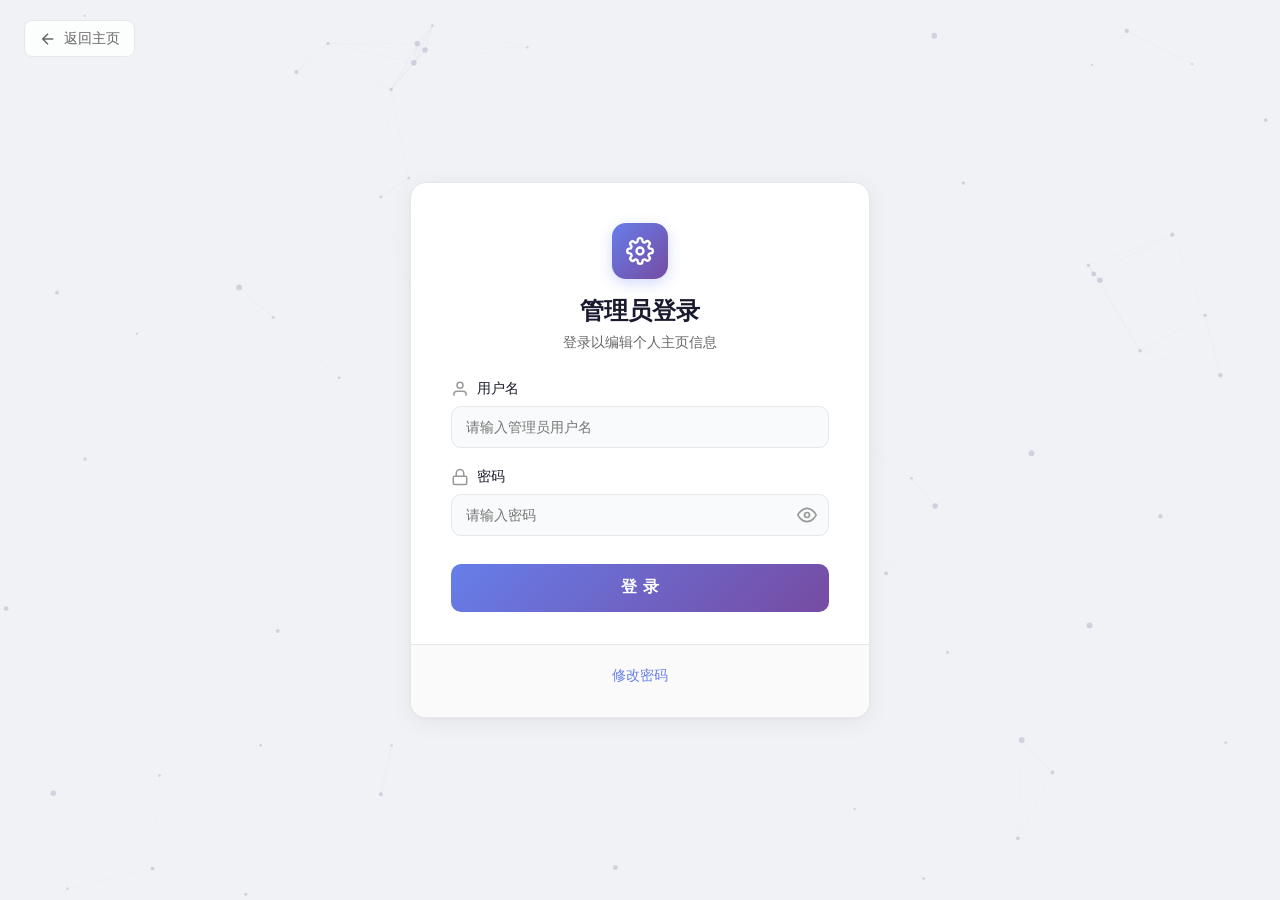
==== commit 61bc7785: "第三次更新，新增了切换音乐功能，同时实现了在局域网上的稳定部署" ====
--- a/static/admin.html
+++ b/static/admin.html
@@ -530,6 +530,20 @@
                             </div>
                         </div>
 
+                        <div class="form-row full">
+                            <div class="form-field">
+                                <label for="eSkills">技能（每行：技能名|等级数值）</label>
+                                <textarea id="eSkills" rows="4" placeholder="Go|85&#10;JavaScript|80&#10;HTML/CSS|75"></textarea>
+                            </div>
+                        </div>
+
+                        <div class="form-row full">
+                            <div class="form-field">
+                                <label for="eTimeline">经历时间线（每行：时间段|标题|描述）</label>
+                                <textarea id="eTimeline" rows="4" placeholder="2024-至今|个人开发者|独立开发个人网站及开源项目&#10;2023-2024|学习阶段|系统学习 Go 语言"></textarea>
+                            </div>
+                        </div>
+
                         <div class="btn-row">
                             <button type="submit" class="docsy-btn docsy-btn-primary" style="padding:0.65rem 1.5rem;">保存修改</button>
                             <button type="button" class="docsy-btn docsy-btn-secondary" id="cancelEditBtn" style="padding:0.65rem 1.5rem;">取消</button>
@@ -629,6 +643,6 @@
     })();
     </script>
 
-    <script src="/static/js/admin.js"></script>
+    <script src="/static/js/admin.js?v=2"></script>
 </body>
 </html>
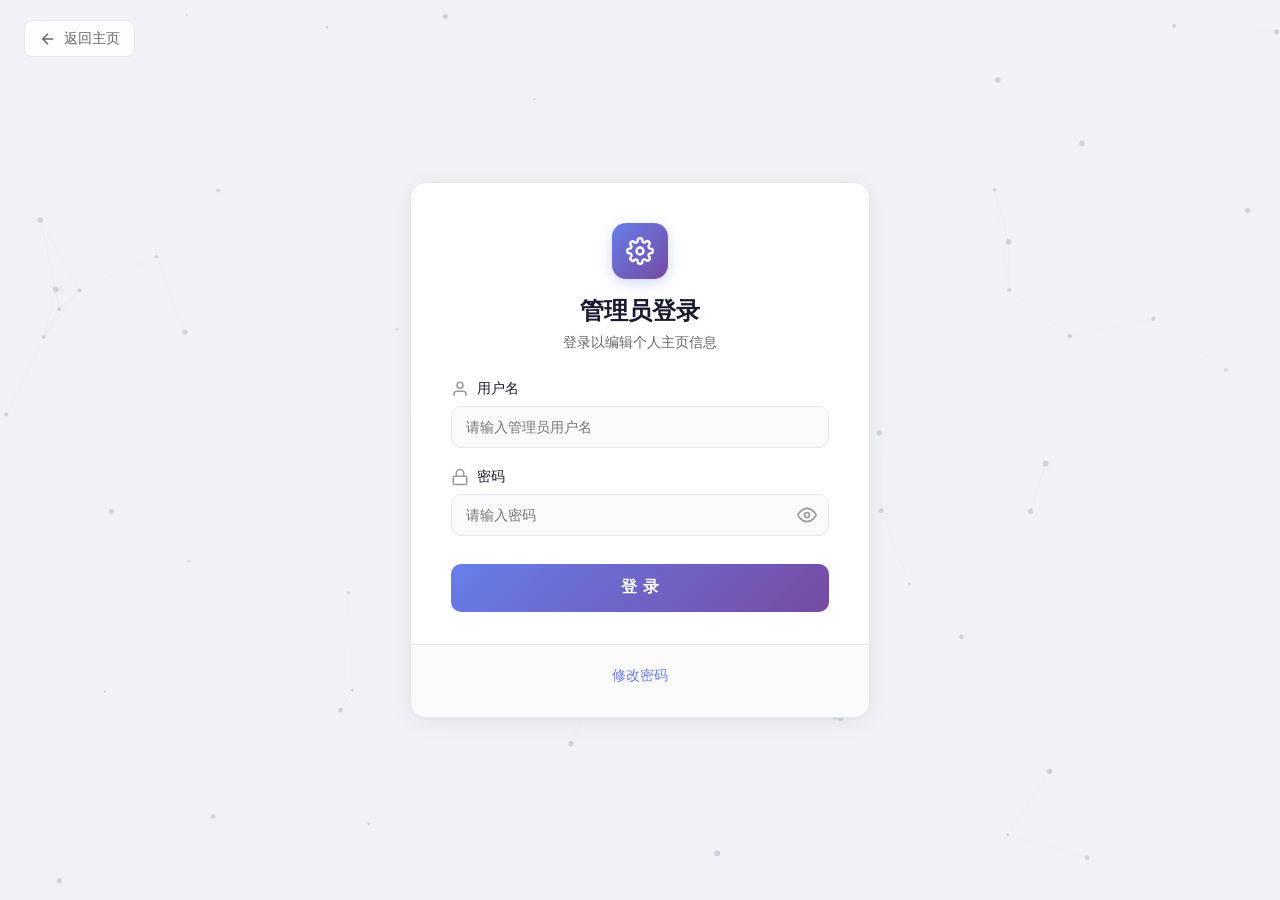
==== commit 2b410b35: "新增加了后台处留言板管理" ====
--- a/static/admin.html
+++ b/static/admin.html
@@ -377,6 +377,90 @@
 
         .hidden { display: none !important; }
 
+        /* 留言管理卡片 */
+        .message-mgmt-card {
+            margin-top: 1.5rem;
+        }
+
+        .message-mgmt-card .card-body {
+            padding: 0 1.75rem 1.5rem;
+        }
+
+        .message-row {
+            display: flex;
+            align-items: center;
+            gap: 0.75rem;
+            padding: 0.7rem 0.85rem;
+            border: 1px solid var(--border);
+            border-radius: 8px;
+            margin-bottom: 0.5rem;
+            transition: background 0.15s;
+            background: #fff;
+        }
+
+        .message-row:hover {
+            background: #fafafa;
+        }
+
+        .message-row-meta {
+            flex-shrink: 0;
+            min-width: 70px;
+            max-width: 100px;
+        }
+
+        .message-row-meta .msg-name {
+            font-weight: 600;
+            font-size: 0.85rem;
+            color: var(--text);
+            overflow: hidden;
+            text-overflow: ellipsis;
+            white-space: nowrap;
+        }
+
+        .message-row-meta .msg-time {
+            font-size: 0.72rem;
+            color: #999;
+            margin-top: 1px;
+            white-space: nowrap;
+        }
+
+        .message-row-content {
+            flex: 1;
+            min-width: 0;
+            font-size: 0.84rem;
+            color: var(--text-secondary);
+            overflow: hidden;
+            text-overflow: ellipsis;
+            white-space: nowrap;
+        }
+
+        .message-row .delete-btn {
+            flex-shrink: 0;
+            padding: 0.3rem 0.65rem;
+            border-radius: 6px;
+            border: 1px solid #fecaca;
+            background: #fef2f2;
+            color: #dc2626;
+            font-size: 0.78rem;
+            font-weight: 500;
+            cursor: pointer;
+            transition: all 0.15s;
+            white-space: nowrap;
+        }
+
+        .message-row .delete-btn:hover {
+            background: #dc2626;
+            color: #fff;
+            border-color: #dc2626;
+        }
+
+        .message-mgmt-empty {
+            text-align: center;
+            color: #999;
+            padding: 1.5rem 0;
+            font-size: 0.85rem;
+        }
+
         @media (max-width: 520px) {
             .form-row { grid-template-columns: 1fr; }
             .card-header { padding: 2rem 1.5rem 1rem; }
@@ -561,6 +645,16 @@
                         </div>
                         <button type="button" class="docsy-btn docsy-btn-secondary" id="editorUpdatePasswordBtn">修改密码</button>
                         <div id="editorPasswordMessage" class="message"></div>
+                    </div>
+                </div>
+
+                <!-- 留言管理卡片 -->
+                <div class="admin-card message-mgmt-card">
+                    <div class="admin-bar">
+                        <span class="admin-bar-user" style="color:#1a1a2e;font-weight:600;">留言管理</span>
+                    </div>
+                    <div class="card-body" id="messageMgmtList">
+                        <div class="message-mgmt-empty">加载中...</div>
                     </div>
                 </div>
             </div>
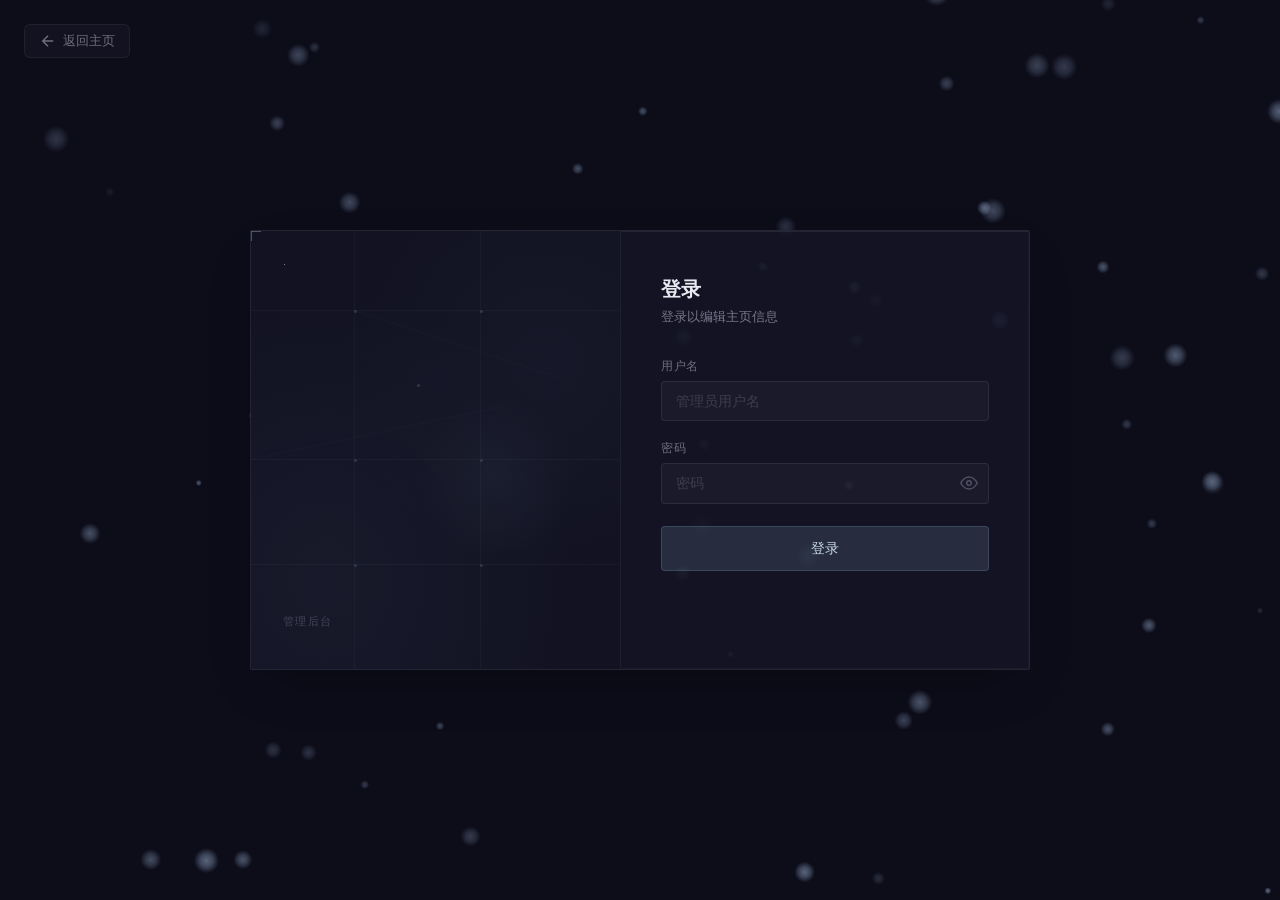
==== commit aa7bcae1: "前端页面优化" ====
--- a/static/admin.html
+++ b/static/admin.html
@@ -10,20 +10,29 @@
     <link href="https://fonts.googleapis.com/css2?family=Inter:wght@300;400;500;600;700;800&display=swap" rel="stylesheet">
     <style>
         :root {
-            --primary: #667eea;
-            --primary-dark: #5a6fd6;
-            --text: #1a1a2e;
-            --text-secondary: #666;
-            --bg: #f0f2f5;
-            --card-bg: #fff;
-            --border: #e5e7eb;
+            --accent: #7897b0;
+            --accent-soft: rgba(120, 151, 176, 0.15);
+            --accent-glow: rgba(120, 151, 176, 0.25);
+            --text: #e0e0e0;
+            --text-dim: rgba(200, 200, 220, 0.55);
+            --text-muted: rgba(200, 200, 220, 0.35);
+            --surface: rgba(22, 22, 38, 0.85);
+            --surface-hover: rgba(28, 28, 48, 0.9);
+            --border: rgba(255, 255, 255, 0.07);
+            --border-focus: rgba(120, 151, 176, 0.4);
+            --input-bg: rgba(255, 255, 255, 0.03);
+            --input-bg-focus: rgba(255, 255, 255, 0.06);
+            --danger: #e06c6c;
+            --danger-bg: rgba(224, 108, 108, 0.08);
+            --success: #5a9e7c;
+            --success-bg: rgba(90, 158, 124, 0.1);
         }
 
         * { margin: 0; padding: 0; box-sizing: border-box; }
 
         body {
             font-family: 'Inter', system-ui, -apple-system, sans-serif;
-            background: var(--bg);
+            background: #0d0d1a;
             min-height: 100vh;
             display: flex;
             justify-content: center;
@@ -39,29 +48,32 @@
             pointer-events: none;
         }
 
+        /* 返回主页链接 */
         .back-home {
             position: fixed;
-            top: 20px;
+            top: 24px;
             left: 24px;
             z-index: 10;
             display: flex;
             align-items: center;
             gap: 0.4rem;
-            color: #666;
+            color: rgba(200, 200, 220, 0.5);
             text-decoration: none;
-            font-size: 0.9rem;
+            font-size: 0.82rem;
             font-weight: 500;
-            padding: 0.5rem 0.9rem;
-            border-radius: 8px;
-            background: rgba(255,255,255,0.8);
-            backdrop-filter: blur(10px);
-            border: 1px solid #e5e7eb;
-            transition: all 0.2s;
+            padding: 0.45rem 0.85rem;
+            border-radius: 6px;
+            background: rgba(22, 22, 38, 0.7);
+            backdrop-filter: blur(12px);
+            -webkit-backdrop-filter: blur(12px);
+            border: 1px solid rgba(255, 255, 255, 0.06);
+            transition: all 0.25s ease;
         }
 
         .back-home:hover {
-            color: var(--primary);
-            border-color: var(--primary);
+            color: rgba(220, 220, 240, 0.9);
+            border-color: rgba(255, 255, 255, 0.12);
+            background: rgba(28, 28, 48, 0.85);
         }
 
         .admin-wrapper {
@@ -70,104 +82,254 @@
             width: 100%;
         }
 
+        /* ======== 登录容器 ======== */
         .admin-container {
             width: 100%;
-            max-width: 460px;
+            max-width: 780px;
             margin: 0 auto;
         }
 
-        .admin-editor-container {
-            width: 100%;
-            max-width: 720px;
-            margin: 0 auto;
-        }
-
-        /* 卡片 */
-        .admin-card {
-            background: var(--card-bg);
-            border-radius: 16px;
-            box-shadow: 0 4px 24px rgba(0,0,0,0.06), 0 1px 4px rgba(0,0,0,0.04);
+        .login-layout {
+            display: grid;
+            grid-template-columns: 1fr 1.1fr;
+            min-height: 440px;
+            border-radius: 2px;
             overflow: hidden;
-            animation: slideUp 0.5s ease-out;
+            background: var(--surface);
             border: 1px solid var(--border);
-        }
-
-        @keyframes slideUp {
-            from { opacity: 0; transform: translateY(24px); }
-            to { opacity: 1; transform: translateY(0); }
-        }
-
-        .card-header {
-            padding: 2.5rem 2.5rem 1.25rem;
-            text-align: center;
-        }
-
-        .card-header .logo-icon {
-            display: inline-flex;
-            align-items: center;
-            justify-content: center;
-            width: 56px;
-            height: 56px;
-            border-radius: 14px;
-            background: linear-gradient(135deg, #667eea, #764ba2);
-            margin-bottom: 1rem;
-            box-shadow: 0 4px 14px rgba(102,126,234,0.3);
-        }
-
-        .card-header h1 {
-            font-size: 1.5rem;
+            box-shadow:
+                0 0 0 1px rgba(255, 255, 255, 0.03) inset,
+                0 1px 0 0 rgba(255, 255, 255, 0.04) inset,
+                0 20px 50px -20px rgba(0, 0, 0, 0.4);
+        }
+
+        /* 左侧装饰面板 */
+        .login-visual {
+            position: relative;
+            background: rgba(18, 18, 34, 0.95);
+            display: flex;
+            flex-direction: column;
+            justify-content: flex-end;
+            padding: 2.5rem 2rem;
+            overflow: hidden;
+            border-right: 1px solid rgba(255, 255, 255, 0.05);
+        }
+
+        .login-visual::before {
+            content: '';
+            position: absolute;
+            inset: 0;
+            background:
+                radial-gradient(ellipse at 20% 80%, rgba(120, 151, 176, 0.06) 0%, transparent 60%),
+                radial-gradient(ellipse at 80% 30%, rgba(120, 151, 176, 0.04) 0%, transparent 50%);
+            pointer-events: none;
+        }
+
+        /* 几何装饰线 */
+        .visual-geometry {
+            position: absolute;
+            inset: 0;
+            pointer-events: none;
+        }
+
+        .geo-line {
+            position: absolute;
+            background: rgba(255, 255, 255, 0.03);
+        }
+
+        .geo-line.h { height: 1px; left: 0; right: 0; }
+        .geo-line.v { width: 1px; top: 0; bottom: 0; }
+
+        .geo-line.h1  { top: 18%; }
+        .geo-line.h2  { top: 52%; }
+        .geo-line.h3  { top: 76%; }
+        .geo-line.v1  { left: 28%; }
+        .geo-line.v2  { left: 62%; }
+
+        .geo-dot {
+            position: absolute;
+            width: 3px;
+            height: 3px;
+            border-radius: 50%;
+            background: rgba(120, 151, 176, 0.25);
+        }
+
+        /* 对角线 */
+        .geo-line.d {
+            height: 1px;
+            background: rgba(255, 255, 255, 0.02);
+            transform-origin: left center;
+        }
+
+        .geo-line.d1 {
+            top: 52%;
+            left: 0;
+            width: 70%;
+            transform: rotate(-12deg);
+        }
+
+        .geo-line.d2 {
+            top: 18%;
+            left: 28%;
+            width: 60%;
+            transform: rotate(18deg);
+        }
+
+        /* 渐变光晕 */
+        .visual-accent-orb {
+            position: absolute;
+            top: 38%;
+            left: 45%;
+            width: 160px;
+            height: 160px;
+            border-radius: 50%;
+            background: radial-gradient(circle, rgba(120, 151, 176, 0.06) 0%, transparent 70%);
+            pointer-events: none;
+            animation: orbBreathe 6s ease-in-out infinite;
+        }
+
+        @keyframes orbBreathe {
+            0%, 100% { opacity: 0.5; transform: scale(1); }
+            50% { opacity: 1; transform: scale(1.15); }
+        }
+
+        /* 鼠标追踪 - 取景框 */
+        .mouse-tracker {
+            position: absolute;
+            width: 68px;
+            height: 68px;
+            pointer-events: none;
+            z-index: 2;
+            transform: translate(-50%, -50%);
+            will-change: transform;
+        }
+
+        /* 四角 L 形标线 */
+        .mouse-tracker::before {
+            content: '';
+            position: absolute;
+            inset: 0;
+            background-image:
+                linear-gradient(to right,  rgba(140,165,190,0.55) 1px, transparent 1px),
+                linear-gradient(to bottom, rgba(140,165,190,0.55) 1px, transparent 1px),
+                linear-gradient(to left,   rgba(140,165,190,0.55) 1px, transparent 1px),
+                linear-gradient(to bottom, rgba(140,165,190,0.55) 1px, transparent 1px),
+                linear-gradient(to right,  rgba(140,165,190,0.55) 1px, transparent 1px),
+                linear-gradient(to top,    rgba(140,165,190,0.55) 1px, transparent 1px),
+                linear-gradient(to left,   rgba(140,165,190,0.55) 1px, transparent 1px),
+                linear-gradient(to top,    rgba(140,165,190,0.55) 1px, transparent 1px);
+            background-size:
+                14px 1px, 1px 14px,
+                14px 1px, 1px 14px,
+                14px 1px, 1px 14px,
+                14px 1px, 1px 14px;
+            background-position:
+                top left, top left,
+                top right, top right,
+                bottom left, bottom left,
+                bottom right, bottom right;
+            background-repeat: no-repeat;
+        }
+
+        /* 中心十字准星 */
+        .mouse-tracker::after {
+            content: '';
+            position: absolute;
+            top: 50%;
+            left: 50%;
+            transform: translate(-50%, -50%);
+            width: 20px;
+            height: 20px;
+            background:
+                linear-gradient(to right, transparent 9px, rgba(140,165,190,0.45) 9px, rgba(140,165,190,0.45) 11px, transparent 11px),
+                linear-gradient(to bottom, transparent 9px, rgba(140,165,190,0.45) 9px, rgba(140,165,190,0.45) 11px, transparent 11px);
+        }
+
+        .visual-label {
+            position: relative;
+            z-index: 1;
+            font-size: 0.7rem;
+            font-weight: 500;
+            letter-spacing: 0.12em;
+            text-transform: uppercase;
+            color: rgba(200, 200, 220, 0.25);
+        }
+
+        .visual-brand {
+            position: relative;
+            z-index: 1;
+            margin-top: 0.5rem;
+            font-size: 1.35rem;
             font-weight: 700;
-            color: var(--text);
-            margin-bottom: 0.35rem;
-        }
-
-        .card-header .subtitle {
-            color: var(--text-secondary);
-            font-size: 0.9rem;
+            color: rgba(220, 220, 240, 0.7);
+            letter-spacing: -0.01em;
+        }
+
+        /* 右侧表单面板 */
+        .login-panel {
+            padding: 2.8rem 2.5rem 2.2rem;
+            display: flex;
+            flex-direction: column;
+        }
+
+        .panel-header {
+            margin-bottom: 2rem;
+        }
+
+        .panel-header h1 {
+            font-size: 1.25rem;
+            font-weight: 600;
+            color: #e8e8f0;
+            letter-spacing: -0.01em;
+            margin-bottom: 0.3rem;
+        }
+
+        .panel-header .subtitle {
+            font-size: 0.82rem;
+            color: var(--text-dim);
         }
 
         /* 表单 */
         .login-form {
-            padding: 0.5rem 2.5rem 2rem;
+            flex: 1;
+            display: flex;
+            flex-direction: column;
         }
 
         .form-group {
-            margin-bottom: 1.25rem;
+            margin-bottom: 1.15rem;
         }
 
         .form-group label {
-            display: flex;
-            align-items: center;
-            gap: 0.5rem;
-            margin-bottom: 0.5rem;
-            color: var(--text);
+            display: block;
+            font-size: 0.75rem;
             font-weight: 500;
-            font-size: 0.85rem;
-        }
-
-        .form-group label svg {
-            width: 18px;
-            height: 18px;
-            color: #999;
+            color: rgba(200, 200, 220, 0.5);
+            margin-bottom: 0.4rem;
+            letter-spacing: 0.02em;
         }
 
         .form-group input {
             width: 100%;
-            padding: 0.75rem 0.9rem;
-            border: 1.5px solid var(--border);
-            border-radius: 10px;
+            padding: 0.7rem 0.85rem;
+            border: 1px solid rgba(255, 255, 255, 0.08);
+            border-radius: 4px;
             font-size: 0.9rem;
             font-family: inherit;
             outline: none;
-            transition: all 0.2s;
-            background: #f9fafb;
-            color: var(--text);
+            transition: all 0.25s ease;
+            background: var(--input-bg);
+            color: #d0d0e0;
         }
 
         .form-group input:focus {
-            border-color: var(--primary);
-            background: #fff;
-            box-shadow: 0 0 0 3px rgba(102,126,234,0.08);
+            border-color: var(--border-focus);
+            background: var(--input-bg-focus);
+            box-shadow: 0 0 0 1px var(--accent-soft);
+        }
+
+        .form-group input::placeholder {
+            color: rgba(200, 200, 220, 0.2);
         }
 
         .password-input {
@@ -175,134 +337,204 @@
         }
 
         .password-input input {
-            padding-right: 44px;
+            padding-right: 42px;
         }
 
         .toggle-password {
             position: absolute;
-            right: 8px;
+            right: 6px;
             top: 50%;
             transform: translateY(-50%);
             background: none;
             border: none;
             cursor: pointer;
-            padding: 4px;
+            padding: 5px;
             display: flex;
             align-items: center;
-            border-radius: 6px;
-            color: #999;
+            border-radius: 4px;
+            color: rgba(200, 200, 220, 0.3);
+            transition: all 0.2s ease;
         }
 
         .toggle-password:hover {
-            background: #f3f4f6;
-            color: #555;
-        }
+            color: rgba(200, 200, 220, 0.6);
+            background: rgba(255, 255, 255, 0.04);
+        }
+
+        /* 表单入场 stagger */
+        .login-form .form-group {
+            opacity: 0;
+            transform: translateY(12px);
+            animation: formItemIn 0.5s cubic-bezier(0.16, 1, 0.3, 1) forwards;
+        }
+
+        .login-form .form-group:nth-child(1) { animation-delay: 0.15s; }
+        .login-form .form-group:nth-child(2) { animation-delay: 0.25s; }
 
         .submit-btn {
+            opacity: 0;
+            transform: translateY(12px);
+            animation: formItemIn 0.5s cubic-bezier(0.16, 1, 0.3, 1) 0.35s forwards;
             width: 100%;
-            padding: 0.85rem;
-            background: linear-gradient(135deg, #667eea, #764ba2);
-            color: #fff;
-            border: none;
-            border-radius: 10px;
-            font-size: 1rem;
-            font-weight: 600;
+            padding: 0.75rem;
+            background: rgba(120, 151, 176, 0.2);
+            color: #c8d8e4;
+            border: 1px solid rgba(120, 151, 176, 0.25);
+            border-radius: 4px;
+            font-size: 0.9rem;
+            font-weight: 500;
             cursor: pointer;
-            transition: all 0.3s ease;
+            transition: all 0.3s cubic-bezier(0.16, 1, 0.3, 1);
             font-family: inherit;
-            margin-top: 0.5rem;
+            margin-top: 0.25rem;
+            letter-spacing: 0.02em;
         }
 
         .submit-btn:hover {
+            background: rgba(120, 151, 176, 0.3);
+            border-color: rgba(120, 151, 176, 0.45);
+            color: #e0e8f0;
             transform: translateY(-1px);
-            box-shadow: 0 6px 20px rgba(102,126,234,0.35);
-        }
-
-        .submit-btn:active { transform: translateY(0); }
+            box-shadow: 0 4px 16px rgba(0, 0, 0, 0.3);
+        }
+
+        .submit-btn:active {
+            transform: scale(0.985);
+            transition: transform 0.1s ease;
+        }
 
         .message {
             text-align: center;
-            margin-top: 1rem;
-            padding: 0.75rem 1rem;
-            border-radius: 8px;
-            font-size: 0.85rem;
+            margin-top: 0.85rem;
+            padding: 0.6rem 0.85rem;
+            border-radius: 4px;
+            font-size: 0.8rem;
             display: none;
-            animation: fadeIn 0.3s ease;
-        }
-
-        @keyframes fadeIn {
-            from { opacity: 0; transform: translateY(-6px); }
+            animation: msgIn 0.25s ease;
+        }
+
+        @keyframes msgIn {
+            from { opacity: 0; transform: translateY(-4px); }
+            to { opacity: 1; transform: translateY(0); }
+        }
+
+        @keyframes formItemIn {
             to { opacity: 1; transform: translateY(0); }
         }
 
         .message.success {
             display: block;
-            background: #ecfdf5;
-            color: #065f46;
-            border: 1px solid #a7f3d0;
+            background: var(--success-bg);
+            color: var(--success);
+            border: 1px solid rgba(90, 158, 124, 0.2);
         }
 
         .message.error {
             display: block;
-            background: #fef2f2;
-            color: #991b1b;
-            border: 1px solid #fecaca;
-        }
-
-        .card-footer {
-            padding: 1.25rem 2.5rem 2rem;
-            text-align: center;
-            border-top: 1px solid var(--border);
-            background: #fafafa;
+            background: var(--danger-bg);
+            color: var(--danger);
+            border: 1px solid rgba(224, 108, 108, 0.15);
+        }
+
+        /* 修改密码区域 */
+        .panel-footer {
+            margin-top: auto;
+            padding-top: 1rem;
+            border-top: 1px solid rgba(255, 255, 255, 0.05);
         }
 
         .toggle-password-panel {
-            color: var(--primary);
+            display: inline-flex;
+            align-items: center;
+            gap: 0.35rem;
+            color: rgba(200, 200, 220, 0.4);
             cursor: pointer;
-            font-size: 0.85rem;
+            font-size: 0.78rem;
             font-weight: 500;
-        }
-
-        .toggle-password-panel:hover { text-decoration: underline; }
+            background: none;
+            border: none;
+            font-family: inherit;
+            transition: color 0.2s ease;
+        }
+
+        .toggle-password-panel:hover {
+            color: rgba(200, 200, 220, 0.7);
+        }
 
         .password-panel {
             margin-top: 0.75rem;
-            padding: 1rem;
-            background: #f9fafb;
-            border-radius: 10px;
-            border: 1px solid var(--border);
+            padding: 0.85rem;
+            background: rgba(255, 255, 255, 0.02);
+            border-radius: 4px;
+            border: 1px solid rgba(255, 255, 255, 0.05);
             text-align: left;
         }
 
         .password-panel h4 {
-            font-size: 0.9rem;
-            font-weight: 600;
-            margin-bottom: 0.75rem;
-            color: var(--text);
+            font-size: 0.8rem;
+            font-weight: 500;
+            margin-bottom: 0.6rem;
+            color: rgba(200, 200, 220, 0.55);
         }
 
         .password-panel input {
             display: block;
             width: 100%;
-            margin-bottom: 0.5rem;
-        }
-
-        /* 编辑器视图 */
+            margin-bottom: 0.45rem;
+            padding: 0.55rem 0.7rem;
+            border: 1px solid rgba(255, 255, 255, 0.07);
+            border-radius: 4px;
+            font-size: 0.82rem;
+            font-family: inherit;
+            outline: none;
+            background: rgba(255, 255, 255, 0.02);
+            color: #c0c0d0;
+            transition: border-color 0.2s ease;
+        }
+
+        .password-panel input:focus {
+            border-color: var(--border-focus);
+        }
+
+        /* ======== 编辑器视图 ======== */
+        .admin-editor-container {
+            width: 100%;
+            max-width: 720px;
+            margin: 0 auto;
+        }
+
+        .admin-card {
+            background: var(--surface);
+            border-radius: 2px;
+            overflow: hidden;
+            animation: slideUp 0.5s ease-out;
+            border: 1px solid var(--border);
+            box-shadow:
+                0 0 0 1px rgba(255, 255, 255, 0.03) inset,
+                0 20px 50px -20px rgba(0, 0, 0, 0.4);
+        }
+
+        @keyframes slideUp {
+            from { opacity: 0; transform: translateY(24px); }
+            to { opacity: 1; transform: translateY(0); }
+        }
+
+        /* 编辑器顶栏 */
         .admin-bar {
             display: flex;
             justify-content: space-between;
             align-items: center;
-            padding: 1rem 1.5rem;
-            background: #fafafa;
-            border-bottom: 1px solid var(--border);
+            padding: 0.9rem 1.5rem;
+            background: rgba(255, 255, 255, 0.02);
+            border-bottom: 1px solid rgba(255, 255, 255, 0.05);
             flex-wrap: wrap;
             gap: 0.75rem;
         }
 
         .admin-bar-user {
-            font-weight: 600;
+            font-weight: 500;
             color: var(--text);
-            font-size: 0.95rem;
+            font-size: 0.9rem;
             display: flex;
             align-items: center;
             gap: 0.5rem;
@@ -310,10 +542,11 @@
 
         .admin-bar-user::before {
             content: '';
-            width: 8px;
-            height: 8px;
+            width: 7px;
+            height: 7px;
             border-radius: 50%;
-            background: #10b981;
+            background: #5a9e7c;
+            box-shadow: 0 0 6px rgba(90, 158, 124, 0.3);
         }
 
         .editor-form {
@@ -338,29 +571,30 @@
         }
 
         .form-field label {
-            font-size: 0.82rem;
+            font-size: 0.78rem;
             font-weight: 500;
-            color: var(--text);
+            color: rgba(200, 200, 220, 0.5);
+            letter-spacing: 0.02em;
         }
 
         .form-field input,
         .form-field textarea {
-            padding: 0.65rem 0.8rem;
-            border: 1.5px solid var(--border);
-            border-radius: 8px;
-            font-size: 0.88rem;
+            padding: 0.6rem 0.75rem;
+            border: 1px solid rgba(255, 255, 255, 0.07);
+            border-radius: 4px;
+            font-size: 0.85rem;
             font-family: inherit;
             outline: none;
-            transition: all 0.2s;
-            background: #f9fafb;
-            color: var(--text);
+            transition: all 0.2s ease;
+            background: rgba(255, 255, 255, 0.02);
+            color: #c0c0d0;
         }
 
         .form-field input:focus,
         .form-field textarea:focus {
-            border-color: var(--primary);
-            box-shadow: 0 0 0 3px rgba(102,126,234,0.08);
-            background: #fff;
+            border-color: var(--border-focus);
+            background: rgba(255, 255, 255, 0.04);
+            box-shadow: 0 0 0 1px var(--accent-soft);
         }
 
         .form-field textarea {
@@ -390,16 +624,17 @@
             display: flex;
             align-items: center;
             gap: 0.75rem;
-            padding: 0.7rem 0.85rem;
-            border: 1px solid var(--border);
-            border-radius: 8px;
-            margin-bottom: 0.5rem;
-            transition: background 0.15s;
-            background: #fff;
+            padding: 0.65rem 0.8rem;
+            border: 1px solid rgba(255, 255, 255, 0.05);
+            border-radius: 4px;
+            margin-bottom: 0.45rem;
+            transition: all 0.15s ease;
+            background: rgba(255, 255, 255, 0.01);
         }
 
         .message-row:hover {
-            background: #fafafa;
+            background: rgba(255, 255, 255, 0.03);
+            border-color: rgba(255, 255, 255, 0.08);
         }
 
         .message-row-meta {
@@ -409,8 +644,8 @@
         }
 
         .message-row-meta .msg-name {
-            font-weight: 600;
-            font-size: 0.85rem;
+            font-weight: 500;
+            font-size: 0.82rem;
             color: var(--text);
             overflow: hidden;
             text-overflow: ellipsis;
@@ -418,8 +653,8 @@
         }
 
         .message-row-meta .msg-time {
-            font-size: 0.72rem;
-            color: #999;
+            font-size: 0.7rem;
+            color: var(--text-muted);
             margin-top: 1px;
             white-space: nowrap;
         }
@@ -427,8 +662,8 @@
         .message-row-content {
             flex: 1;
             min-width: 0;
-            font-size: 0.84rem;
-            color: var(--text-secondary);
+            font-size: 0.82rem;
+            color: var(--text-dim);
             overflow: hidden;
             text-overflow: ellipsis;
             white-space: nowrap;
@@ -436,37 +671,91 @@
 
         .message-row .delete-btn {
             flex-shrink: 0;
-            padding: 0.3rem 0.65rem;
-            border-radius: 6px;
-            border: 1px solid #fecaca;
-            background: #fef2f2;
-            color: #dc2626;
-            font-size: 0.78rem;
+            padding: 0.3rem 0.6rem;
+            border-radius: 4px;
+            border: 1px solid rgba(224, 108, 108, 0.25);
+            background: rgba(224, 108, 108, 0.06);
+            color: #e06c6c;
+            font-size: 0.76rem;
             font-weight: 500;
             cursor: pointer;
-            transition: all 0.15s;
+            transition: all 0.15s ease;
             white-space: nowrap;
+            font-family: inherit;
         }
 
         .message-row .delete-btn:hover {
-            background: #dc2626;
+            background: #e06c6c;
             color: #fff;
-            border-color: #dc2626;
+            border-color: #e06c6c;
         }
 
         .message-mgmt-empty {
             text-align: center;
-            color: #999;
+            color: var(--text-muted);
             padding: 1.5rem 0;
-            font-size: 0.85rem;
-        }
-
-        @media (max-width: 520px) {
-            .form-row { grid-template-columns: 1fr; }
-            .card-header { padding: 2rem 1.5rem 1rem; }
-            .login-form { padding: 0.5rem 1.5rem 1.5rem; }
-            .card-footer { padding: 1rem 1.5rem 1.5rem; }
-            .editor-form { padding: 1.25rem; }
+            font-size: 0.82rem;
+        }
+
+        /* 覆盖 docsy 按钮样式适配暗色主题 */
+        .docsy-btn-secondary {
+            background: rgba(255, 255, 255, 0.05);
+            color: #c0c0d0;
+            border: 1px solid rgba(255, 255, 255, 0.1);
+        }
+
+        .docsy-btn-secondary:hover {
+            background: rgba(255, 255, 255, 0.08);
+            border-color: rgba(255, 255, 255, 0.15);
+            color: #e0e0e0;
+        }
+
+        .docsy-btn-primary {
+            background: rgba(120, 151, 176, 0.25);
+            color: #d0dce4;
+            border: 1px solid rgba(120, 151, 176, 0.3);
+        }
+
+        .docsy-btn-primary:hover {
+            background: rgba(120, 151, 176, 0.35);
+            border-color: rgba(120, 151, 176, 0.5);
+            color: #e8f0f4;
+        }
+
+        .docsy-btn-danger {
+            background: rgba(224, 108, 108, 0.15);
+            color: #e06c6c;
+            border: 1px solid rgba(224, 108, 108, 0.25);
+        }
+
+        .docsy-btn-danger:hover {
+            background: #e06c6c;
+            color: #fff;
+            border-color: #e06c6c;
+        }
+
+        /* ======== 响应式 ======== */
+        @media (max-width: 680px) {
+            .login-layout {
+                grid-template-columns: 1fr;
+                min-height: auto;
+            }
+
+            .login-visual {
+                display: none;
+            }
+
+            .login-panel {
+                padding: 2rem 1.5rem 1.8rem;
+            }
+
+            .form-row {
+                grid-template-columns: 1fr;
+            }
+
+            .editor-form {
+                padding: 1.25rem;
+            }
         }
     </style>
 </head>
@@ -482,53 +771,59 @@
     <div class="admin-wrapper">
         <!-- 登录视图 -->
         <div class="admin-container" id="loginView">
-            <div class="admin-card">
-                <div class="card-header">
-                    <div class="logo-icon">
-                        <svg width="28" height="28" viewBox="0 0 24 24" fill="none" stroke="white" stroke-width="2">
-                            <circle cx="12" cy="12" r="3"/><path d="M19.4 15a1.65 1.65 0 00.33 1.82l.06.06a2 2 0 01-2.83 2.83l-.06-.06a1.65 1.65 0 00-1.82-.33 1.65 1.65 0 00-1 1.51V21a2 2 0 01-4 0v-.09A1.65 1.65 0 009 19.4a1.65 1.65 0 00-1.82.33l-.06.06a2 2 0 01-2.83-2.83l.06-.06A1.65 1.65 0 004.68 15a1.65 1.65 0 00-1.51-1H3a2 2 0 010-4h.09A1.65 1.65 0 004.6 9a1.65 1.65 0 00-.33-1.82l-.06-.06a2 2 0 012.83-2.83l.06.06A1.65 1.65 0 009 4.68a1.65 1.65 0 001-1.51V3a2 2 0 014 0v.09a1.65 1.65 0 001 1.51 1.65 1.65 0 001.82-.33l.06-.06a2 2 0 012.83 2.83l-.06.06A1.65 1.65 0 0019.4 9a1.65 1.65 0 001.51 1H21a2 2 0 010 4h-.09a1.65 1.65 0 00-1.51 1z"/>
-                        </svg>
+            <div class="login-layout">
+                <!-- 左侧：几何装饰面板 -->
+                <div class="login-visual">
+                    <div class="visual-geometry">
+                        <div class="geo-line h h1"></div>
+                        <div class="geo-line h h2"></div>
+                        <div class="geo-line h h3"></div>
+                        <div class="geo-line v v1"></div>
+                        <div class="geo-line v v2"></div>
+                        <div class="geo-line d d1"></div>
+                        <div class="geo-line d d2"></div>
+                        <div class="geo-dot" style="top:18%;left:28%;"></div>
+                        <div class="geo-dot" style="top:18%;left:62%;"></div>
+                        <div class="geo-dot" style="top:52%;left:28%;"></div>
+                        <div class="geo-dot" style="top:52%;left:62%;"></div>
+                        <div class="geo-dot" style="top:76%;left:62%;"></div>
+                        <div class="geo-dot" style="top:76%;left:28%;"></div>
+                        <div class="geo-dot" style="top:35%;left:45%;"></div>
                     </div>
-                    <h1>管理员登录</h1>
-                    <p class="subtitle">登录以编辑个人主页信息</p>
+                    <div class="visual-accent-orb"></div>
+                    <div>
+                        <div class="visual-label">管理后台</div>
+                    </div>
+                    <div class="mouse-tracker" id="mouseTracker"></div>
                 </div>
 
-                <form id="loginForm" class="login-form">
-                    <div class="form-group">
-                        <label for="loginUsername">
-                            <svg viewBox="0 0 24 24" fill="none" stroke="currentColor" stroke-width="2"><path d="M20 21v-2a4 4 0 00-4-4H8a4 4 0 00-4 4v2"/><circle cx="12" cy="7" r="4"/></svg>
-                            用户名
-                        </label>
-                        <input type="text" id="loginUsername" name="username" placeholder="请输入管理员用户名" required>
+                <!-- 右侧：登录表单 -->
+                <div class="login-panel">
+                    <div class="panel-header">
+                        <h1>登录</h1>
+                        <p class="subtitle">登录以编辑主页信息</p>
                     </div>
 
-                    <div class="form-group">
-                        <label for="loginPassword">
-                            <svg viewBox="0 0 24 24" fill="none" stroke="currentColor" stroke-width="2"><rect x="3" y="11" width="18" height="11" rx="2"/><path d="M7 11V7a5 5 0 0110 0v4"/></svg>
-                            密码
-                        </label>
-                        <div class="password-input">
-                            <input type="password" id="loginPassword" name="password" placeholder="请输入密码" required>
-                            <button type="button" class="toggle-password" onclick="togglePassword('loginPassword', this)">
-                                <svg width="20" height="20" viewBox="0 0 24 24" fill="none" stroke="currentColor" stroke-width="2"><path d="M1 12s4-8 11-8 11 8 11 8-4 8-11 8-11-8-11-8z"/><circle cx="12" cy="12" r="3"/></svg>
-                            </button>
-                        </div>
-                    </div>
-
-                    <button type="submit" class="submit-btn">登 录</button>
-                    <div id="loginMessage" class="message"></div>
-                </form>
-
-                <div class="card-footer">
-                    <span class="toggle-password-panel" id="showPasswordPanel">修改密码</span>
-                    <div class="password-panel hidden" id="passwordPanel">
-                        <h4>修改管理员密码</h4>
-                        <input type="text" id="pwdUsername" placeholder="用户名" class="form-group input" style="margin-bottom:8px;">
-                        <input type="password" id="pwdOldPassword" placeholder="旧密码" style="margin-bottom:8px;">
-                        <input type="password" id="pwdNewPassword" placeholder="新密码（至少8位）">
-                        <button class="docsy-btn docsy-btn-secondary" id="updatePasswordBtn" style="width:100%;margin-top:8px;">确认修改</button>
-                        <div id="passwordMessage" class="message"></div>
-                    </div>
+                    <form id="loginForm" class="login-form">
+                        <div class="form-group">
+                            <label for="loginUsername">用户名</label>
+                            <input type="text" id="loginUsername" name="username" placeholder="管理员用户名" required>
+                        </div>
+
+                        <div class="form-group">
+                            <label for="loginPassword">密码</label>
+                            <div class="password-input">
+                                <input type="password" id="loginPassword" name="password" placeholder="密码" required>
+                                <button type="button" class="toggle-password" onclick="togglePassword('loginPassword', this)">
+                                    <svg width="18" height="18" viewBox="0 0 24 24" fill="none" stroke="currentColor" stroke-width="2"><path d="M1 12s4-8 11-8 11 8 11 8-4 8-11 8-11-8-11-8z"/><circle cx="12" cy="12" r="3"/></svg>
+                                </button>
+                            </div>
+                        </div>
+
+                        <button type="submit" class="submit-btn">登录</button>
+                        <div id="loginMessage" class="message"></div>
+                    </form>
+
                 </div>
             </div>
         </div>
@@ -661,17 +956,16 @@
         </div>
     </div>
 
-    <!-- 粒子脚本 -->
+    <!-- 漂浮粒子 + 鼠标追踪脚本 -->
     <script>
     (function() {
         var canvas = document.getElementById('particleCanvas');
         if (!canvas) return;
         var ctx = canvas.getContext('2d');
         var particles = [];
-        var COUNT = 60;
-        var CONNECT = 130;
-        var REPEL = 90;
+        var COUNT = 70;
         var mouse = { x: -9999, y: -9999 };
+        var time = 0;
 
         function resize() { canvas.width = window.innerWidth; canvas.height = window.innerHeight; }
         resize();
@@ -681,9 +975,12 @@
             particles.push({
                 x: Math.random() * canvas.width,
                 y: Math.random() * canvas.height,
-                vx: (Math.random() - 0.5) * 0.5,
-                vy: (Math.random() - 0.5) * 0.5,
-                r: Math.random() * 2 + 1
+                r: 1 + Math.random() * 3.5,
+                baseSpeed: 0.15 + Math.random() * 0.45,
+                phase: Math.random() * Math.PI * 2,
+                driftAmp: 0.3 + Math.random() * 0.7,
+                driftFreq: 0.3 + Math.random() * 0.5,
+                baseOpacity: 0.12 + Math.random() * 0.25
             });
         }
 
@@ -692,48 +989,100 @@
 
         function animate() {
             ctx.clearRect(0, 0, canvas.width, canvas.height);
+            time += 0.003;
 
             for (var i = 0; i < particles.length; i++) {
                 var p = particles[i];
-                p.x += p.vx; p.y += p.vy;
-                if (p.x < 0 || p.x > canvas.width) p.vx *= -1;
-                if (p.y < 0 || p.y > canvas.height) p.vy *= -1;
-                p.x = Math.max(0, Math.min(canvas.width, p.x));
-                p.y = Math.max(0, Math.min(canvas.height, p.y));
-
+
+                // 正弦漂移 - 模拟漂浮
+                var driftX = Math.sin(time * p.driftFreq + p.phase) * p.driftAmp;
+                var driftY = Math.cos(time * p.driftFreq * 1.4 + p.phase) * p.driftAmp;
+                p.y -= p.baseSpeed + driftY * 0.3;
+
+                p.x += driftX;
+                p.y += driftY * 0.2;
+
+                // 循环：飘出顶部后从底部重新进入
+                if (p.y < -20) { p.y = canvas.height + 20; p.x = Math.random() * canvas.width; }
+                if (p.y > canvas.height + 20) { p.y = -20; p.x = Math.random() * canvas.width; }
+                if (p.x < -20) p.x = canvas.width + 20;
+                if (p.x > canvas.width + 20) p.x = -20;
+
+                // 鼠标微推
                 var dx = p.x - mouse.x, dy = p.y - mouse.y;
                 var dist = Math.sqrt(dx*dx + dy*dy);
-                if (dist < REPEL && dist > 0) {
-                    var f = (REPEL - dist) / REPEL;
-                    p.vx += (dx/dist) * f * 1.2;
-                    p.vy += (dy/dist) * f * 1.2;
+                if (dist < 160 && dist > 0) {
+                    var f = (160 - dist) / 160;
+                    p.x += (dx/dist) * f * 0.6;
+                    p.y += (dy/dist) * f * 0.6;
                 }
-                p.vx *= 0.99; p.vy *= 0.99;
+
+                // 波动透明度
+                var opacity = p.baseOpacity + Math.sin(time * 1.5 + p.phase) * 0.06;
+
+                // 绘制粒子 - 双层光晕
+                var gradient = ctx.createRadialGradient(p.x, p.y, 0, p.x, p.y, p.r * 3);
+                gradient.addColorStop(0, 'rgba(150,170,200,' + (opacity * 1.4) + ')');
+                gradient.addColorStop(0.5, 'rgba(130,150,180,' + opacity + ')');
+                gradient.addColorStop(1, 'rgba(120,140,170,0)');
 
                 ctx.beginPath();
-                ctx.arc(p.x, p.y, p.r, 0, Math.PI*2);
-                ctx.fillStyle = 'rgba(130,140,170,0.3)';
+                ctx.arc(p.x, p.y, p.r * 3, 0, Math.PI*2);
+                ctx.fillStyle = gradient;
                 ctx.fill();
             }
 
-            for (var i = 0; i < particles.length; i++) {
-                for (var j = i+1; j < particles.length; j++) {
-                    var a = particles[i], b = particles[j];
-                    var dx = a.x - b.x, dy = a.y - b.y;
-                    var dist = Math.sqrt(dx*dx + dy*dy);
-                    if (dist < CONNECT) {
-                        ctx.beginPath();
-                        ctx.moveTo(a.x, a.y);
-                        ctx.lineTo(b.x, b.y);
-                        ctx.strokeStyle = 'rgba(150,160,190,' + ((1-dist/CONNECT)*0.18) + ')';
-                        ctx.lineWidth = 0.5;
-                        ctx.stroke();
-                    }
+            requestAnimationFrame(animate);
+        }
+        animate();
+
+        // ======== 鼠标追踪光点 ========
+        var tracker = document.getElementById('mouseTracker');
+        var visualPanel = document.querySelector('.login-visual');
+        if (tracker && visualPanel) {
+            var tx = 0, ty = 0;     // target
+            var cx = 0, cy = 0;     // current (lerped)
+            var panelRect = null;
+
+            function updatePanelRect() {
+                panelRect = visualPanel.getBoundingClientRect();
+            }
+            updatePanelRect();
+            window.addEventListener('resize', updatePanelRect);
+
+            document.addEventListener('mousemove', function(e) {
+                if (!panelRect) return;
+                // 仅在登录视图可见时追踪
+                var loginView = document.getElementById('loginView');
+                if (!loginView || loginView.classList.contains('hidden')) {
+                    tracker.style.opacity = '0';
+                    return;
                 }
+                tracker.style.opacity = '1';
+
+                // 相对面板左上角
+                var relX = e.clientX - panelRect.left;
+                var relY = e.clientY - panelRect.top;
+
+                // 限制在面板范围内，留一些边距
+                tx = Math.max(20, Math.min(panelRect.width - 20, relX));
+                ty = Math.max(20, Math.min(panelRect.height - 20, relY));
+            });
+
+            document.addEventListener('mouseleave', function() {
+                tracker.style.opacity = '0';
+            });
+
+            // 独立动画循环：lerp 插值平滑跟踪
+            function trackLoop() {
+                cx += (tx - cx) * 0.08;
+                cy += (ty - cy) * 0.08;
+                tracker.style.left = cx + 'px';
+                tracker.style.top = cy + 'px';
+                requestAnimationFrame(trackLoop);
             }
-            requestAnimationFrame(animate);
-        }
-        animate();
+            trackLoop();
+        }
     })();
     </script>
 
